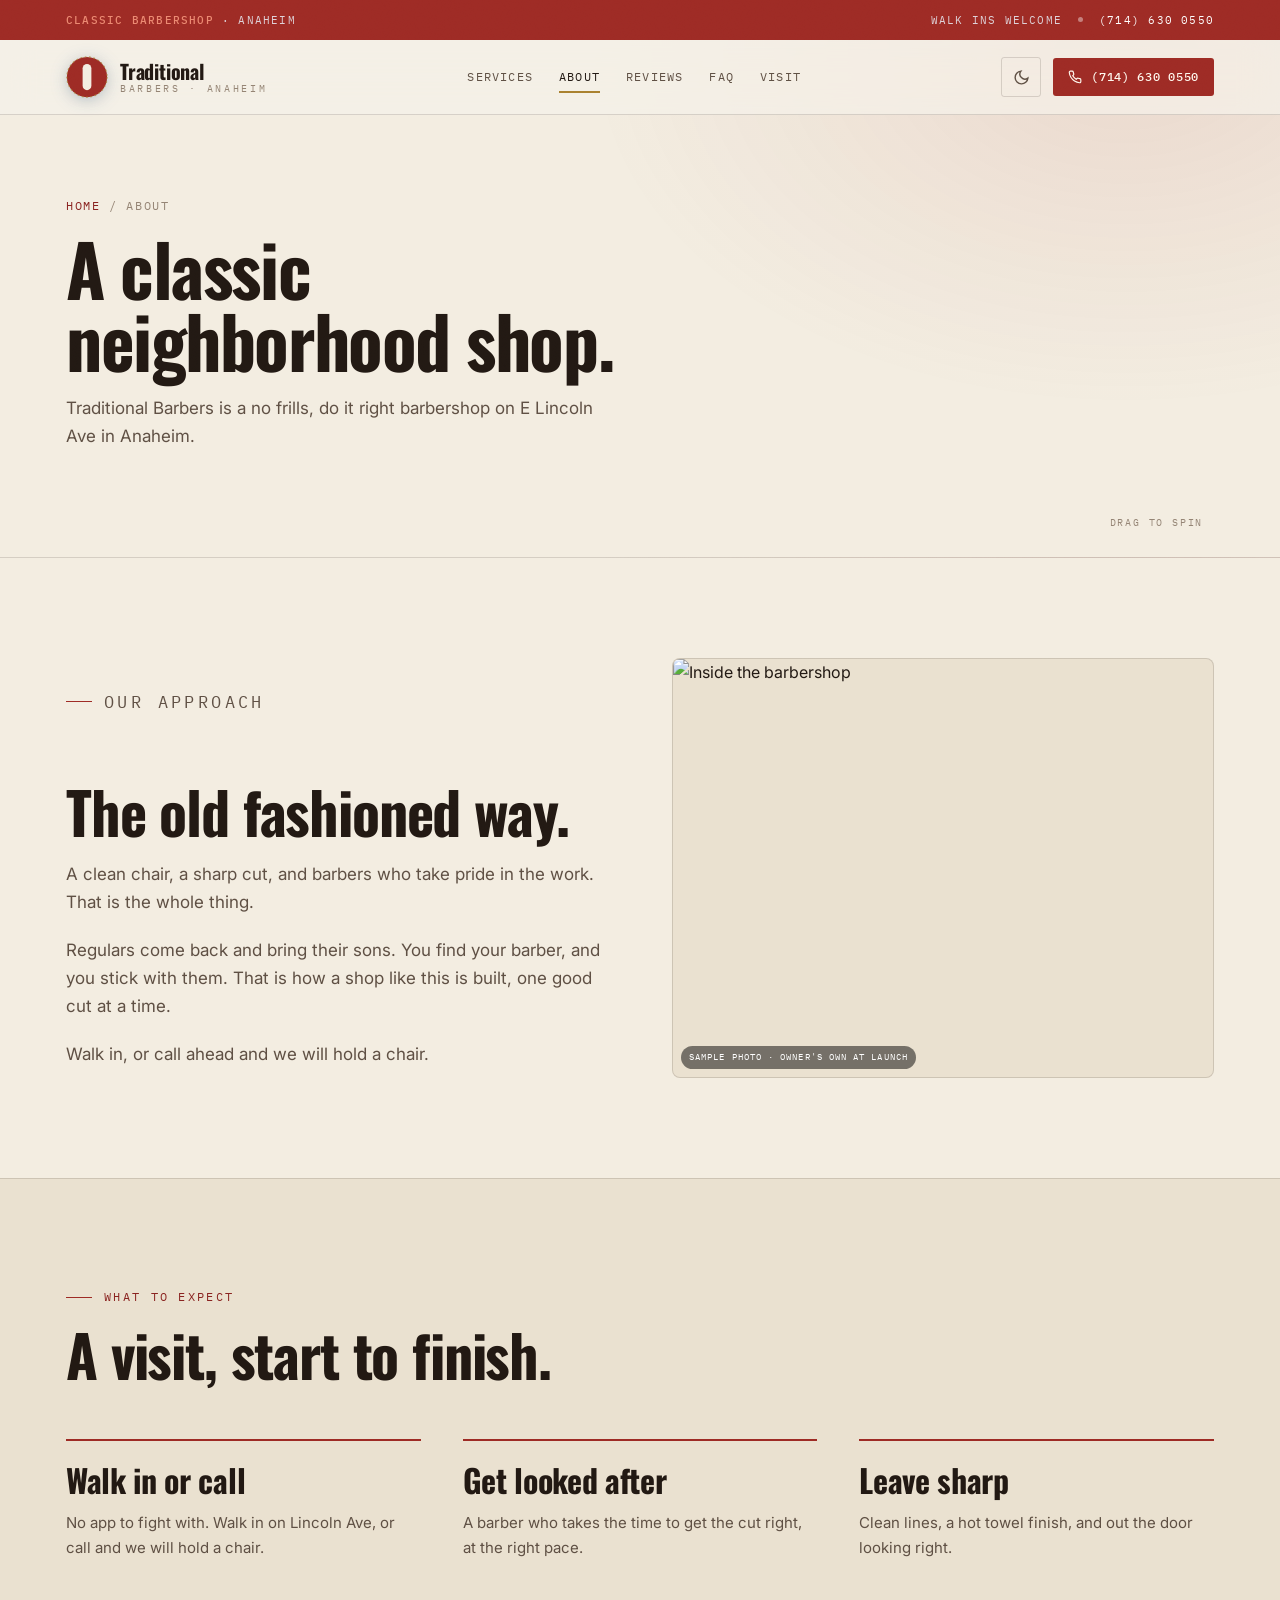
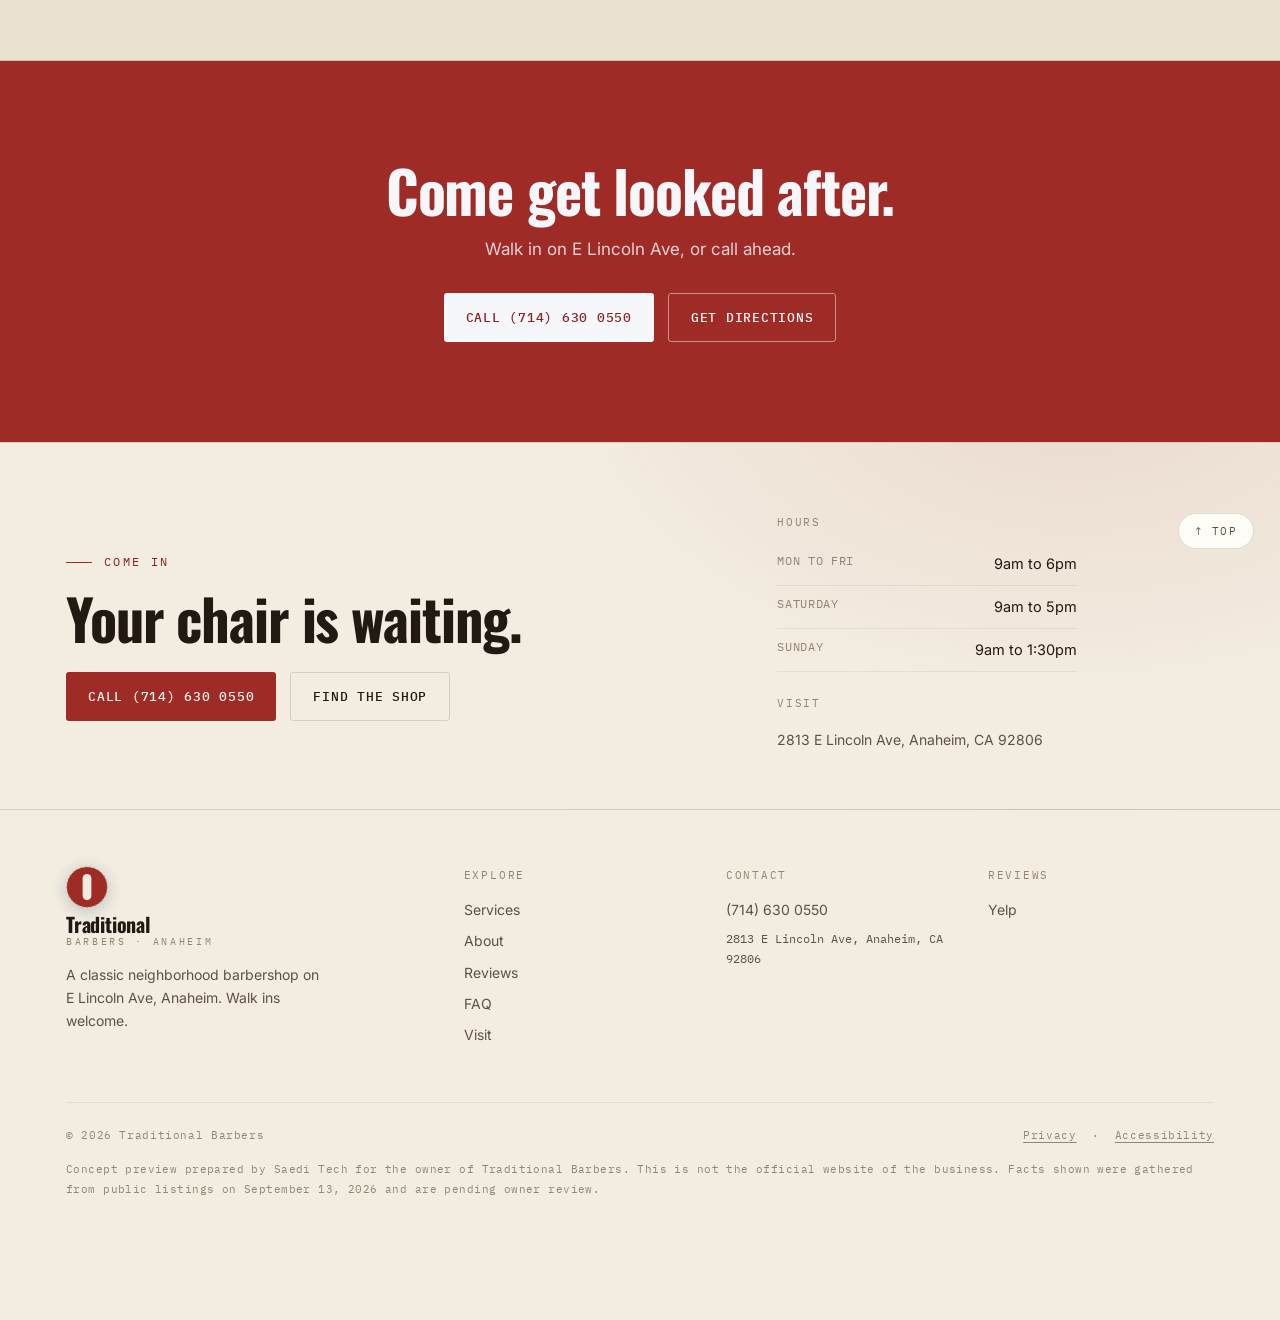
==== about.html @ 3d4c673c "Traditional Barbers concept preview by Saedi Tech" ====
<!doctype html>
<html lang="en">
<head>
<meta charset="utf-8" />
<meta name="viewport" content="width=device-width, initial-scale=1" />
<meta name="robots" content="noindex, nofollow" />
<title>About · Traditional Barbers</title>
<meta name="description" content="About Traditional Barbers, a classic neighborhood barbershop in Anaheim. Walk ins welcome." />
<meta property="og:title" content="About · Traditional Barbers" /><meta property="og:type" content="website" />
<link rel="icon" href="data:image/svg+xml,%3Csvg xmlns='http://www.w3.org/2000/svg' viewBox='0 0 32 32'%3E%3Ccircle cx='16' cy='16' r='15' fill='%239e2b25'/%3E%3Crect x='13' y='6' width='6' height='20' rx='3' fill='%23f3ede1'/%3E%3Cpath d='M13 9l6 4M13 15l6 4M13 21l6 4' stroke='%23a9812f' stroke-width='2'/%3E%3C/svg%3E">
<link rel="preconnect" href="https://fonts.googleapis.com"><link rel="preconnect" href="https://fonts.gstatic.com" crossorigin>
<link href="https://fonts.googleapis.com/css2?family=Oswald:wght@500;600;700&family=Inter:wght@400;500;600&family=IBM+Plex+Mono:wght@400;500&display=swap" rel="stylesheet">
<link rel="stylesheet" href="assets/site.css">
<script type="importmap">{ "imports": { "three": "https://unpkg.com/three@0.160.0/build/three.module.js", "three/": "https://unpkg.com/three@0.160.0/" } }</script>

</head>
<body>
<a class="skip" href="#main">Skip to content</a>
<header class="sitehead" id="sitehead"><div class="topbar"><div class="wrap tbin"><span class="tb-l"><b>Classic barbershop</b> · Anaheim</span><span class="tb-r"><span>Walk ins welcome</span><span class="dot2"></span><a href="tel:+17146300550">(714) 630 0550</a></span></div></div>
<nav class="top" aria-label="Main">
  <div class="wrap navin">
    <a class="logo" href="index.html" aria-label="Traditional Barbers, home"><svg class="emblem" viewBox="0 0 48 48" aria-hidden="true"><circle cx="24" cy="24" r="23" fill="var(--indigo)"/><circle cx="24" cy="24" r="23" fill="none" stroke="var(--shu)" stroke-width="1.4" stroke-dasharray="2 3" opacity=".7"/><rect x="19" y="9" width="10" height="30" rx="5" fill="#f3ede1"/><path d="M19 15l10 5M19 22l10 5M19 29l10 5" stroke="var(--navy)" stroke-width="2.4"/></svg><span class="wm"><span class="n">Traditional</span><span class="s">Barbers · Anaheim</span></span></a>
    <div class="navlinks"><a href="services.html">Services</a><a href="about.html" aria-current="page">About</a><a href="reviews.html">Reviews</a><a href="faq.html">FAQ</a><a href="visit.html">Visit</a></div>
    <div class="navright">
      <button class="tgl" id="themeTgl" aria-label="Switch between day and night theme" aria-pressed="false"><svg id="icMoon" viewBox="0 0 24 24" fill="none" stroke="currentColor" stroke-width="2" stroke-linecap="round"><path d="M21 12.8A9 9 0 1 1 11.2 3a7 7 0 0 0 9.8 9.8z"/></svg><svg id="icSun" viewBox="0 0 24 24" fill="none" stroke="currentColor" stroke-width="2" stroke-linecap="round" style="display:none"><circle cx="12" cy="12" r="4"/><path d="M12 2v2M12 20v2M4.9 4.9l1.4 1.4M17.7 17.7l1.4 1.4M2 12h2M20 12h2M4.9 19.1l1.4-1.4M17.7 6.3l1.4-1.4"/></svg></button>
      <a class="btn btn-fill btn-sm" href="tel:+17146300550"><svg width="14" height="14" viewBox="0 0 24 24" fill="none" stroke="currentColor" stroke-width="2" stroke-linecap="round" aria-hidden="true"><path d="M22 16.9v3a2 2 0 0 1-2.2 2 19.8 19.8 0 0 1-8.6-3 19.5 19.5 0 0 1-6-6 19.8 19.8 0 0 1-3-8.7A2 2 0 0 1 4.1 2h3a2 2 0 0 1 2 1.7c.13 1 .36 1.9.7 2.8a2 2 0 0 1-.45 2.1L8.1 9.9a16 16 0 0 0 6 6l1.3-1.3a2 2 0 0 1 2.1-.45c.9.34 1.8.57 2.8.7A2 2 0 0 1 22 16.9z"/></svg><span class="lbl">(714) 630 0550</span></a>
      <button class="burger" id="burger" aria-label="Open menu"><svg viewBox="0 0 24 24" fill="none" stroke="currentColor" stroke-width="2" stroke-linecap="round"><path d="M3 6h18M3 12h18M3 18h18"/></svg></button>
    </div>
  </div>
</nav>
</header>
<div class="mmenu" id="mmenu" aria-label="Menu">
  <button class="mclose" id="mclose" aria-label="Close menu">✕</button>
  <a href="services.html">Services</a><a href="about.html" aria-current="page">About</a><a href="reviews.html">Reviews</a><a href="faq.html">FAQ</a><a href="visit.html">Visit</a><a href="tel:+17146300550">Call the shop</a>
</div>
<header class="page-hero"><canvas id="subgl" class="subcanvas" aria-hidden="true"></canvas><span class="subgrab" aria-hidden="true">Drag to spin</span><div class="wrap"><p class="crumb"><a href="index.html">Home</a> / About</p><h1 class="ph">A classic neighborhood shop.</h1><p class="pl">Traditional Barbers is a no frills, do it right barbershop on E Lincoln Ave in Anaheim.</p></div></header><main id="main">
<section><div class="wrap abgrid">
  <div class="prose"><p class="kick up">Our approach</p><h2 class="up">The old fashioned way.</h2><p class="up">A clean chair, a sharp cut, and barbers who take pride in the work. That is the whole thing.</p><p class="up">Regulars come back and bring their sons. You find your barber, and you stick with them. That is how a shop like this is built, one good cut at a time.</p><p class="up">Walk in, or call ahead and we will hold a chair.</p></div>
  <div class="imgfill up tall" role="img" aria-label="Inside the shop"><img src="https://images.unsplash.com/photo-1648221122323-572c13a31663?w=1100&q=74&auto=format&fit=crop" alt="Inside the barbershop" loading="lazy"><span class="stamp">Sample photo · owner's own at launch</span></div>
</div></section>
<section class="band"><div class="wrap"><p class="kick up">What to expect</p><h2 class="up">A visit, start to finish.</h2><div class="whygrid"><div class="why up"><div class="big">Walk in or call</div><p>No app to fight with. Walk in on Lincoln Ave, or call and we will hold a chair.</p></div><div class="why up"><div class="big">Get looked after</div><p>A barber who takes the time to get the cut right, at the right pace.</p></div><div class="why up"><div class="big">Leave sharp</div><p>Clean lines, a hot towel finish, and out the door looking right.</p></div></div></div></section>
<section class="ctaband"><div class="wrap"><h2 class="up">Come get looked after.</h2><p class="up">Walk in on E Lincoln Ave, or call ahead.</p><div class="cta up"><a class="btn btn-fill" href="tel:+17146300550">Call (714) 630 0550</a><a class="btn btn-line" href="visit.html">Get directions</a></div></div></section>
</main><script type="module" src="assets/subhero3d.js"></script><footer>
  <button class="backtop" id="backtop" aria-label="Back to top">↑ Top</button>
  <div class="foot-hero"><div class="wrap"><div class="foot-top">
    <div class="foot-cta"><p class="kick">Come in</p><h2>Your chair is waiting.</h2><div class="cta"><a class="btn btn-fill" href="tel:+17146300550">Call (714) 630 0550</a><a class="btn btn-line" href="visit.html">Find the shop</a></div></div>
    <div class="foot-hours"><p class="ft">Hours</p><div class="hrow"><span>Mon to Fri</span><span>9am to 6pm</span></div><div class="hrow"><span>Saturday</span><span>9am to 5pm</span></div><div class="hrow"><span>Sunday</span><span>9am to 1:30pm</span></div><p class="ft" style="margin-top:22px">Visit</p><p class="addr">2813 E Lincoln Ave, Anaheim, CA 92806</p></div>
  </div></div></div>
  <div class="wrap foot-main">
    <div class="fgrid">
      <div class="fbrand"><a class="logo" href="index.html" aria-label="Traditional Barbers, home"><svg class="emblem" viewBox="0 0 48 48" aria-hidden="true"><circle cx="24" cy="24" r="23" fill="var(--indigo)"/><circle cx="24" cy="24" r="23" fill="none" stroke="var(--shu)" stroke-width="1.4" stroke-dasharray="2 3" opacity=".7"/><rect x="19" y="9" width="10" height="30" rx="5" fill="#f3ede1"/><path d="M19 15l10 5M19 22l10 5M19 29l10 5" stroke="var(--navy)" stroke-width="2.4"/></svg><span class="wm"><span class="n">Traditional</span><span class="s">Barbers · Anaheim</span></span></a><p>A classic neighborhood barbershop on E Lincoln Ave, Anaheim. Walk ins welcome.</p></div>
      <div class="fcol"><p class="ft">Explore</p><a href="services.html">Services</a><a href="about.html">About</a><a href="reviews.html">Reviews</a><a href="faq.html">FAQ</a><a href="visit.html">Visit</a></div>
      <div class="fcol"><p class="ft">Contact</p><a href="tel:+17146300550">(714) 630 0550</a><p class="mono" style="font-size:12px">2813 E Lincoln Ave, Anaheim, CA 92806</p></div>
      <div class="fcol"><p class="ft">Reviews</p><a href="https://www.yelp.com/biz/traditional-barbers-anaheim" target="_blank" rel="noopener">Yelp</a></div>
    </div>
    <div class="legal"><span>© 2026 Traditional Barbers</span><span><a href="privacy.html">Privacy</a> &nbsp;·&nbsp; <a href="accessibility.html">Accessibility</a></span></div>
    <p class="preview-note">Concept preview prepared by Saedi Tech for the owner of Traditional Barbers. This is not the official website of the business. Facts shown were gathered from public listings on September 13, 2026 and are pending owner review.</p>
  </div>
</footer>
<div class="callbar" role="navigation" aria-label="Quick actions">
  <a class="c1" href="tel:+17146300550"><svg width="14" height="14" viewBox="0 0 24 24" fill="none" stroke="currentColor" stroke-width="2" stroke-linecap="round" aria-hidden="true"><path d="M22 16.9v3a2 2 0 0 1-2.2 2 19.8 19.8 0 0 1-8.6-3 19.5 19.5 0 0 1-6-6 19.8 19.8 0 0 1-3-8.7A2 2 0 0 1 4.1 2h3a2 2 0 0 1 2 1.7c.13 1 .36 1.9.7 2.8a2 2 0 0 1-.45 2.1L8.1 9.9a16 16 0 0 0 6 6l1.3-1.3a2 2 0 0 1 2.1-.45c.9.34 1.8.57 2.8.7A2 2 0 0 1 22 16.9z"/></svg>Call the shop</a>
  <a class="c2" href="visit.html">Directions</a>
</div>
<script src="assets/app.js" defer></script>
</body>
</html>
---- assets/site.css ----
/* Hiro's Auto Repair — shared design system (Saedi Tech concept preview) */
:root{
  --bg:#f3ede1; --bg2:#eae1d0; --card:#fffdf7; --card2:#f7f1e6;
  --line:rgba(40,28,20,.15); --line2:rgba(40,28,20,.07);
  --text:#221913; --muted:#5f5044; --faint:#948474;
  --indigo:#9e2b25; --indigo-2:#b83b32; --indigo-tx:#8a2320; --indigo-soft:rgba(158,43,37,.1);
  --shu:#a9812f; --shu-tx:#8a6a25; --gold:#a9812f;
  --nav-bg:rgba(244,241,234,.72); --chip-bg:rgba(255,255,255,.6); --btn-tx:#fff8ee;
  --hero-a:rgba(158,43,37,.13); --hero-b:rgba(36,52,72,.1); --grain:.035;
  --map-filter:saturate(.9) contrast(1.02); --ease:cubic-bezier(.16,1,.3,1);
}
:root[data-theme="night"]{
  --bg:#15100c; --bg2:#1c150f; --card:#20180f; --card2:#241a10;
  --line:rgba(240,228,210,.12); --line2:rgba(240,228,210,.06);
  --text:#f3e9d8; --muted:#b6a48d; --faint:#7d6c58;
  --indigo:#c8463c; --indigo-2:#dc6055; --indigo-tx:#dc6055; --indigo-soft:rgba(200,70,60,.13);
  --shu:#cba250; --shu-tx:#d8b567; --gold:#cba250;
  --nav-bg:rgba(8,11,16,.66); --chip-bg:rgba(16,21,29,.5); --btn-tx:#15100c;
  --hero-a:rgba(200,70,60,.2); --hero-b:rgba(58,81,112,.14); --grain:.06;
  --map-filter:grayscale(1) invert(.92) contrast(.9) hue-rotate(180deg);
}
*{margin:0;padding:0;box-sizing:border-box}
html{scroll-behavior:smooth}
@media (prefers-reduced-motion:reduce){html{scroll-behavior:auto}}
body{background:var(--bg);color:var(--text);font-family:'Inter',system-ui,sans-serif;font-size:16px;line-height:1.65;-webkit-font-smoothing:antialiased;transition:background .5s,color .5s;overflow-x:hidden}
::selection{background:var(--indigo);color:var(--btn-tx)}
img,svg{max-width:100%}a{color:inherit}
.jp{font-family:'Noto Sans JP','Inter',sans-serif}
.mono{font-family:'IBM Plex Mono',monospace}
.wrap{max-width:1200px;margin:0 auto;padding:0 26px}
.narrow{max-width:900px}
.skip{position:absolute;left:-9999px;top:0;background:var(--indigo);color:var(--btn-tx);padding:10px 18px;z-index:200;font-weight:600}
.skip:focus{left:12px;top:12px}
:focus-visible{outline:2px solid var(--indigo);outline-offset:3px;border-radius:2px}
body::after{content:"";position:fixed;inset:0;z-index:300;pointer-events:none;opacity:var(--grain);mix-blend-mode:overlay;background-image:url("data:image/svg+xml,%3Csvg xmlns='http://www.w3.org/2000/svg' width='120' height='120'%3E%3Cfilter id='n'%3E%3CfeTurbulence type='fractalNoise' baseFrequency='.85' numOctaves='2'/%3E%3C/filter%3E%3Crect width='100%25' height='100%25' filter='url(%23n)'/%3E%3C/svg%3E")}

/* logo */
.logo{display:flex;align-items:center;gap:12px;text-decoration:none}
.logo .emblem{width:42px;height:42px;flex:none;filter:drop-shadow(0 3px 8px rgba(23,63,115,.28))}
.logo .wm{display:flex;flex-direction:column;line-height:1}
.logo .wm .n{font-family:'Oswald',sans-serif;font-weight:800;font-size:20px;letter-spacing:-.01em;color:var(--text)}
.logo .wm .s{font-family:'IBM Plex Mono',monospace;font-size:9.5px;letter-spacing:.28em;text-transform:uppercase;color:var(--faint);margin-top:3px}
.logo .wm .s b{color:var(--shu-tx);font-weight:500}

/* header (top bar + nav) */
.sitehead{position:fixed;top:0;left:0;right:0;z-index:100}
.topbar{background:var(--indigo);color:#eaf0f8;height:40px;overflow:hidden;transition:height .35s var(--ease),opacity .3s}
.topbar .tbin{display:flex;align-items:center;justify-content:space-between;height:40px;font-family:'IBM Plex Mono',monospace;font-size:11px;letter-spacing:.11em;text-transform:uppercase}
.topbar .tb-l{color:rgba(234,240,248,.85)}.topbar .tb-l b{color:#ec8a72;font-weight:500}
.topbar .tb-r{display:flex;align-items:center;gap:16px;color:rgba(234,240,248,.85)}
.topbar .tb-r a{color:#fff;text-decoration:none}.topbar .tb-r a:hover{color:#ec8a72}
.topbar .dot2{width:5px;height:5px;border-radius:50%;background:rgba(255,255,255,.4)}
nav.top{position:relative;background:var(--nav-bg);backdrop-filter:blur(18px) saturate(1.4);-webkit-backdrop-filter:blur(18px) saturate(1.4);border-bottom:1px solid var(--line);transition:box-shadow .35s,background .35s}
.sitehead.scrolled .topbar{height:0;opacity:0}
.sitehead.scrolled nav.top{box-shadow:0 12px 34px -18px rgba(8,11,16,.5)}
.navin{display:flex;align-items:center;justify-content:space-between;height:74px;gap:18px}
@media (max-width:768px){.topbar{display:none}}
.navlinks{display:flex;gap:26px;align-items:center}
.navlinks a{font-family:'IBM Plex Mono',monospace;font-size:12px;letter-spacing:.1em;text-transform:uppercase;text-decoration:none;color:var(--muted);transition:color .25s;position:relative}
.navlinks a[aria-current="page"]{color:var(--text)}
.navlinks a::after{content:"";position:absolute;left:0;bottom:-6px;width:0;height:1.5px;background:var(--shu);transition:width .3s var(--ease)}
.navlinks a:hover::after,.navlinks a[aria-current="page"]::after{width:100%}
.navlinks a:hover{color:var(--text)}
.navright{display:flex;align-items:center;gap:12px}
.btn{display:inline-flex;align-items:center;justify-content:center;gap:9px;font-family:'IBM Plex Mono',monospace;font-size:12.5px;letter-spacing:.06em;text-transform:uppercase;font-weight:500;padding:13px 22px;border-radius:3px;text-decoration:none;border:none;cursor:pointer;transition:transform .35s var(--ease),box-shadow .35s,background .35s,color .35s}
.btn-fill{background:var(--indigo);color:var(--btn-tx)}
.btn-fill:hover{transform:translateY(-2px);box-shadow:0 14px 38px -12px var(--indigo)}
.btn-line{background:transparent;color:var(--text);border:1px solid var(--line)}
.btn-line:hover{border-color:var(--indigo);color:var(--indigo-tx)}
.btn-sm{padding:10px 15px;font-size:11.5px}
.tgl,.burger{width:40px;height:40px;border-radius:3px;border:1px solid var(--line);background:transparent;color:var(--muted);display:grid;place-items:center;cursor:pointer;transition:color .3s,border-color .3s}
.tgl:hover,.burger:hover{color:var(--indigo-tx);border-color:var(--indigo)}
.tgl svg{width:17px;height:17px}.burger{display:none}.burger svg{width:20px;height:20px}
@media (max-width:940px){.navlinks{display:none}.burger{display:grid}}
@media (max-width:560px){.logo .wm .s{display:none}.navright .btn span.lbl{display:none}}
/* mobile menu */
.mmenu{position:fixed;inset:0;z-index:150;background:var(--bg);transform:translateY(-100%);transition:transform .45s var(--ease);display:flex;flex-direction:column;padding:96px 26px 40px}
.mmenu.open{transform:none}
.mmenu a{font-family:'Oswald',sans-serif;font-weight:700;font-size:30px;text-decoration:none;color:var(--text);padding:16px 0;border-bottom:1px solid var(--line)}
.mmenu a:hover{color:var(--indigo-tx)}
.mclose{position:absolute;top:22px;right:22px;width:40px;height:40px;border:1px solid var(--line);border-radius:3px;background:transparent;color:var(--text);cursor:pointer;font-size:20px}

/* generic hero for home */
header.hero{position:relative;min-height:100svh;overflow:hidden}
.sticky{position:relative;min-height:100svh;overflow:hidden;display:flex;align-items:center;padding:90px 0 44px}
/* scroll-driven exploded 3D hero */
header.hero.scroll3d{height:340vh;min-height:0}
header.hero.scroll3d .sticky{position:sticky;top:0;height:100svh;min-height:0;padding:0}
.callouts{position:absolute;z-index:2;top:50%;left:26px;transform:translateY(-50%);max-width:360px;opacity:0;pointer-events:none;will-change:opacity}
.callouts h3{font-family:'Oswald',sans-serif;font-weight:800;font-size:clamp(26px,3.2vw,40px);letter-spacing:-.02em;line-height:1.02;margin-bottom:18px}
.callout{display:flex;gap:14px;align-items:flex-start;padding:12px 0;border-top:1px solid var(--line)}
.callout .cn{font-family:'IBM Plex Mono',monospace;font-size:11px;color:var(--shu-tx);letter-spacing:.1em;padding-top:3px;min-width:24px}
.callout .cx b{font-family:'Oswald',sans-serif;font-weight:700;font-size:16px;display:block;margin-bottom:2px}
.callout .cx span{font-size:13px;color:var(--muted)}
.hprog{position:absolute;left:0;right:0;bottom:0;height:2px;background:var(--line2);z-index:5}
.hprog i{display:block;height:100%;width:0;background:linear-gradient(90deg,var(--indigo),var(--shu))}
@media (max-width:940px){header.hero.scroll3d{height:280vh}header.hero.scroll3d .sticky{align-items:flex-start}.hero-copy{padding-top:100px}.callouts{left:26px;right:26px;max-width:none;top:40%}}
@media (prefers-reduced-motion:reduce){header.hero.scroll3d{height:auto;min-height:100svh}header.hero.scroll3d .sticky{position:relative}.callouts{display:none}.hprog{display:none}}
.hero-bg{position:absolute;inset:0;z-index:0;background:radial-gradient(60% 55% at 74% 38%,var(--hero-a),transparent 70%),radial-gradient(50% 45% at 12% 92%,var(--hero-b),transparent 70%),var(--bg)}
#gl{position:absolute;inset:0;z-index:1;width:100%;height:100%;display:block;touch-action:pan-y;cursor:grab}#gl:active{cursor:grabbing}
.hero-fb{position:absolute;z-index:1;right:6%;top:50%;transform:translateY(-50%);width:min(42vw,460px);aspect-ratio:1;border-radius:50%;background:radial-gradient(circle at 40% 35%,#2b3a52,#0c1119 70%);box-shadow:0 40px 120px -30px rgba(23,63,115,.6);display:none}
.herogrid{position:relative;z-index:2;width:100%}
.hero-copy{max-width:600px}
.tag{display:inline-flex;align-items:center;gap:12px;font-family:'IBM Plex Mono',monospace;font-size:11.5px;letter-spacing:.22em;text-transform:uppercase;color:var(--indigo-tx);margin-bottom:26px;padding:8px 14px;border:1px solid var(--line);border-radius:40px;background:var(--chip-bg);backdrop-filter:blur(6px)}
.tag .dot{width:7px;height:7px;border-radius:50%;background:var(--shu);box-shadow:0 0 0 4px rgba(201,75,46,.18)}
h1{font-family:'Oswald',sans-serif;font-weight:800;font-size:clamp(46px,7vw,92px);line-height:.98;letter-spacing:-.025em;color:var(--text)}
h1 .in{background:linear-gradient(120deg,var(--indigo-2),var(--shu));-webkit-background-clip:text;background-clip:text;color:transparent}
.hero p.lede{font-size:clamp(16px,1.5vw,19px);color:var(--muted);max-width:500px;margin:26px 0 34px}
.cta{display:flex;gap:14px;flex-wrap:wrap}
.chips{display:flex;gap:8px;flex-wrap:wrap;margin-top:34px}
.chip{font-family:'IBM Plex Mono',monospace;font-size:11px;letter-spacing:.06em;text-transform:uppercase;color:var(--muted);border:1px solid var(--line);background:var(--chip-bg);border-radius:40px;padding:8px 14px;backdrop-filter:blur(6px)}
.badge3d{position:absolute;right:6%;bottom:12%;z-index:3;background:var(--card);border:1px solid var(--line);border-radius:6px;padding:14px 18px;box-shadow:0 20px 50px -24px rgba(18,22,28,.4);display:flex;align-items:center;gap:14px}
.badge3d .rt{font-family:'Oswald',sans-serif;font-weight:800;font-size:26px;line-height:1}
.badge3d .rl{font-family:'IBM Plex Mono',monospace;font-size:10px;letter-spacing:.12em;text-transform:uppercase;color:var(--faint)}
.badge3d .star{color:var(--shu)}
.grab{position:absolute;z-index:4;right:6%;top:15%;display:flex;align-items:center;gap:8px;font-family:'IBM Plex Mono',monospace;font-size:10px;letter-spacing:.18em;text-transform:uppercase;color:var(--faint)}
.cue{position:absolute;bottom:34px;left:50%;transform:translateX(-50%);z-index:4;display:flex;flex-direction:column;align-items:center;gap:8px;color:var(--faint);font-family:'IBM Plex Mono',monospace;font-size:10px;letter-spacing:.22em;text-transform:uppercase}
.cue .bar{width:1px;height:34px;background:linear-gradient(var(--faint),transparent);animation:drop 2.4s var(--ease) infinite}
@keyframes drop{0%{transform:scaleY(0);transform-origin:top}45%{transform:scaleY(1);transform-origin:top}55%{transform:scaleY(1);transform-origin:bottom}100%{transform:scaleY(0);transform-origin:bottom}}
@media (prefers-reduced-motion:reduce){.cue .bar{animation:none}.grab{display:none}}
@media (max-width:940px){.hero-copy{max-width:none}.badge3d{right:auto;left:26px;bottom:8%}.grab{top:9%;right:26px}}

/* subpage banner */
.page-hero{position:relative;padding:150px 0 60px;min-height:62vh;display:flex;align-items:center;border-bottom:1px solid var(--line);background:radial-gradient(60% 90% at 88% 10%,var(--indigo-soft),transparent 70%),var(--bg);overflow:hidden}
.page-hero .wrap{position:relative;z-index:2;width:100%}
.subcanvas{position:absolute;right:-4%;top:0;bottom:0;width:52%;z-index:1;display:block;touch-action:pan-y;cursor:grab}
.subcanvas:active{cursor:grabbing}
.subgrab{position:absolute;right:6%;bottom:26px;z-index:3;display:flex;align-items:center;gap:8px;font-family:'IBM Plex Mono',monospace;font-size:10px;letter-spacing:.18em;text-transform:uppercase;color:var(--faint)}
.crumb{font-family:'IBM Plex Mono',monospace;font-size:11.5px;letter-spacing:.14em;text-transform:uppercase;color:var(--faint);margin-bottom:16px}
.crumb a{color:var(--indigo-tx);text-decoration:none}
.page-hero h1.ph{font-family:'Oswald',sans-serif;font-weight:800;font-size:clamp(38px,5.6vw,72px);line-height:1;letter-spacing:-.02em;max-width:620px}
.page-hero p.pl{color:var(--muted);max-width:540px;margin-top:18px;font-size:17px}
@media (max-width:820px){.subcanvas{opacity:.42;width:74%;right:-10%}.page-hero{min-height:auto}}

/* marquee */
.marquee{overflow:hidden;border-top:1px solid var(--line);border-bottom:1px solid var(--line);background:var(--indigo);padding:16px 0}
.mrow{display:flex;gap:44px;white-space:nowrap;width:max-content;animation:slide 32s linear infinite;font-family:'Oswald',sans-serif;font-weight:700;font-size:19px;letter-spacing:.02em;color:rgba(247,244,236,.9);align-items:center}
.mrow span{display:inline-flex;align-items:center;gap:44px}
.mrow .d{width:7px;height:7px;border-radius:50%;background:var(--shu)}
@keyframes slide{to{transform:translateX(-50%)}}
@media (prefers-reduced-motion:reduce){.mrow{animation:none}}

/* strip */
.strip{border-bottom:1px solid var(--line);background:var(--bg2)}
.stripin{display:grid;grid-template-columns:repeat(4,1fr)}
.stat{padding:28px 24px;border-left:1px solid var(--line)}.stat:first-child{border-left:none}.stat a{text-decoration:none}
.stat .v{font-family:'Oswald',sans-serif;font-weight:800;font-size:27px;letter-spacing:-.01em}
.stat .v .star{color:var(--shu)}
.stat .l{font-family:'IBM Plex Mono',monospace;font-size:10.5px;letter-spacing:.14em;text-transform:uppercase;color:var(--faint);margin-top:6px}
.stat a:hover .v{color:var(--indigo-tx)}
@media (max-width:820px){.stripin{grid-template-columns:1fr 1fr}.stat:nth-child(3){border-left:none}.stat{padding:22px 20px}.stat .v{font-size:22px}}

section{padding:100px 0;scroll-margin-top:74px;position:relative}
.kick{font-family:'IBM Plex Mono',monospace;font-size:11.5px;letter-spacing:.2em;text-transform:uppercase;color:var(--indigo-tx);display:inline-flex;align-items:center;gap:12px;margin-bottom:18px}
.kick::before{content:"";width:26px;height:1px;background:var(--indigo)}
.kick .jp{color:var(--shu-tx);letter-spacing:.1em}
h2{font-family:'Oswald',sans-serif;font-weight:800;font-size:clamp(32px,4.6vw,58px);line-height:1.0;letter-spacing:-.02em;max-width:680px}
h3.blk{font-family:'Oswald',sans-serif;font-weight:700;font-size:24px;letter-spacing:-.01em}
.sub{color:var(--muted);max-width:600px;margin-top:18px;font-size:17px}

/* services grid */
.svcgrid{display:grid;grid-template-columns:repeat(3,1fr);gap:1px;background:var(--line);border:1px solid var(--line);border-radius:8px;overflow:hidden;margin-top:52px}
.svc{background:var(--card);padding:34px 30px 36px;position:relative;transition:background .4s;text-decoration:none;color:inherit;display:block}
.svc:hover{background:var(--card2)}
.svc .no{font-family:'IBM Plex Mono',monospace;font-size:10.5px;letter-spacing:.16em;color:var(--faint)}
.svc .ic{width:48px;height:48px;margin:20px 0;color:var(--indigo);transition:transform .5s var(--ease)}
.svc:hover .ic{transform:translateY(-4px) scale(1.06)}
.svc h3{font-family:'Oswald',sans-serif;font-weight:700;font-size:21px;letter-spacing:-.01em;margin-bottom:10px}
.svc p{font-size:14.5px;color:var(--muted)}
.svc .more{font-family:'IBM Plex Mono',monospace;font-size:11px;letter-spacing:.1em;text-transform:uppercase;color:var(--indigo-tx);margin-top:16px;display:inline-block}
@media (max-width:920px){.svcgrid{grid-template-columns:1fr 1fr}}
@media (max-width:600px){.svcgrid{grid-template-columns:1fr}}

/* two-col feature (why) */
#why,.band{background:var(--bg2);border-top:1px solid var(--line);border-bottom:1px solid var(--line)}
.whygrid{display:grid;grid-template-columns:repeat(3,1fr);gap:42px;margin-top:56px}
.why .big{font-family:'Oswald',sans-serif;font-weight:800;font-size:clamp(24px,2.6vw,32px);line-height:1.06;letter-spacing:-.01em;border-top:2px solid var(--indigo);padding-top:22px}
.why .big .jpb{display:block;font-family:'Noto Sans JP',sans-serif;font-weight:700;font-size:15px;color:var(--shu-tx);letter-spacing:.3em;margin-bottom:10px}
.why p{color:var(--muted);margin-top:14px;font-size:15px}
@media (max-width:820px){.whygrid{grid-template-columns:1fr;gap:32px}}

/* about + prose */
.abgrid{display:grid;grid-template-columns:1fr 1fr;gap:64px;align-items:center}
.abcopy p{color:var(--muted);margin-top:18px;font-size:17px}.abcopy p strong{color:var(--text);font-weight:600}
.prose{max-width:760px}
.prose p{color:var(--muted);font-size:17px;margin-top:20px}
.prose h2{margin-top:48px}
.prose h3{font-family:'Oswald',sans-serif;font-weight:700;font-size:22px;margin-top:34px}
.prose ul{margin:18px 0 0 0;list-style:none;display:grid;gap:12px}
.prose ul li{position:relative;padding-left:26px;color:var(--muted)}
.prose ul li::before{content:"";position:absolute;left:0;top:9px;width:8px;height:8px;border-radius:1px;background:var(--shu)}
.photo-slot{border:1px dashed var(--line);border-radius:8px;background:var(--card);aspect-ratio:4/3.1;display:grid;place-items:center;text-align:center;padding:30px;position:relative;overflow:hidden}
.photo-slot.tall{aspect-ratio:1/1}
.photo-slot::before{content:"";position:absolute;inset:0;background:radial-gradient(circle at 70% 20%,var(--indigo-soft),transparent 60%)}
.photo-slot .ph-ic{width:56px;height:56px;color:var(--faint);margin:0 auto 14px;position:relative}
.photo-slot .t{font-family:'IBM Plex Mono',monospace;font-size:11px;letter-spacing:.14em;text-transform:uppercase;color:var(--faint);max-width:300px;line-height:1.8;position:relative}
@media (max-width:920px){.abgrid{grid-template-columns:1fr;gap:36px}}

/* gallery grid of reserved slots */
.gal{display:grid;grid-template-columns:repeat(3,1fr);gap:16px;margin-top:52px}
.gal .photo-slot{aspect-ratio:4/3.4}
@media (max-width:820px){.gal{grid-template-columns:1fr 1fr}}
@media (max-width:520px){.gal{grid-template-columns:1fr}}

/* ===== photographic bands (licensed placeholder imagery) ===== */
.photoband{position:relative;min-height:82vh;display:flex;align-items:flex-end;overflow:hidden;border-top:1px solid var(--line);border-bottom:1px solid var(--line)}
.photoband .pbimg{position:absolute;inset:-12% 0;z-index:0;background-size:cover;background-position:center;will-change:transform}
.photoband::after{content:"";position:absolute;inset:0;z-index:1;background:linear-gradient(180deg,rgba(6,9,14,.2),rgba(6,9,14,.78)),linear-gradient(90deg,rgba(23,63,115,.5),transparent 62%)}
.photoband.right::after{background:linear-gradient(180deg,rgba(6,9,14,.2),rgba(6,9,14,.78)),linear-gradient(270deg,rgba(201,75,46,.4),transparent 62%)}
.photoband .pbin{position:relative;z-index:2;width:100%;padding:60px 0 66px;color:#f4f1ea}
.photoband .pbk{font-family:'IBM Plex Mono',monospace;font-size:11.5px;letter-spacing:.2em;text-transform:uppercase;color:#ec8a72;margin-bottom:14px;display:inline-flex;align-items:center;gap:12px}
.photoband .pbk::before{content:"";width:26px;height:1px;background:#ec8a72}
.photoband h2{color:#f7f5ef;max-width:760px}
.photoband p{color:rgba(244,241,234,.86);max-width:520px;margin-top:16px;font-size:17px}
.photoband .sampletag{position:absolute;top:26px;right:26px;z-index:2;font-family:'IBM Plex Mono',monospace;font-size:9.5px;letter-spacing:.14em;text-transform:uppercase;color:rgba(244,241,234,.72);background:rgba(0,0,0,.35);padding:6px 11px;border-radius:20px;backdrop-filter:blur(4px)}
@media (max-width:820px){.photoband{min-height:72vh}}

/* real image fills (about, gallery) */
.imgfill{border-radius:8px;overflow:hidden;position:relative;background:var(--bg2);border:1px solid var(--line)}
.imgfill img{width:100%;height:100%;object-fit:cover;display:block;transition:transform 1.2s var(--ease)}
.imgfill:hover img{transform:scale(1.05)}
.imgfill .stamp{position:absolute;bottom:8px;left:8px;font-family:'IBM Plex Mono',monospace;font-size:9px;letter-spacing:.12em;text-transform:uppercase;color:#fff;background:rgba(0,0,0,.5);padding:4px 8px;border-radius:20px;backdrop-filter:blur(3px)}
.abgrid .imgfill{aspect-ratio:4/3.1}
.gal2{display:grid;grid-template-columns:repeat(3,1fr);gap:14px;margin-top:52px}
.gal2 .imgfill{aspect-ratio:4/3.3}
.gal2 .imgfill.wide{grid-column:span 2;aspect-ratio:auto}
@media (max-width:820px){.gal2{grid-template-columns:1fr 1fr}}
@media (max-width:520px){.gal2{grid-template-columns:1fr}.gal2 .imgfill.wide{grid-column:span 1}}

/* mobile hero: clean stacked layout, 3D in its own frame (no overlap) */
@media (max-width:940px){
  header.hero.scroll3d{height:auto;min-height:auto}
  header.hero.scroll3d .sticky{position:relative;height:auto;min-height:auto;display:flex;flex-direction:column;padding:104px 0 46px;align-items:stretch}
  .hero .herogrid{order:1}
  .hero-copy{padding-top:0!important}
  #gl{position:relative;inset:auto;order:2;width:100%;height:50vh;margin-top:28px;border:1px solid var(--line);border-radius:14px;background:linear-gradient(180deg,var(--card2),var(--bg2))}
  .hero .hero-bg{display:none}
  .hero .badge3d,.hero .callouts,.hero .hprog,.hero .cue{display:none}
  .hero .grab{position:static;order:3;align-self:center;margin-top:14px;background:transparent;border:none;padding:0;color:var(--faint)}
  .hero .chip{background:var(--card);border-color:var(--line);color:var(--text)}
  .hero .tag{background:var(--card)}
}

/* reviews */
.revgrid{display:grid;grid-template-columns:1fr 1fr;gap:20px;margin-top:52px}
.rev{background:var(--card);border:1px solid var(--line);border-radius:8px;padding:34px;text-decoration:none;display:block;transition:transform .4s var(--ease),box-shadow .4s}
.rev:hover{transform:translateY(-5px);box-shadow:0 26px 60px -30px rgba(18,22,28,.4)}
.rev .plat{font-family:'IBM Plex Mono',monospace;font-size:11px;letter-spacing:.16em;text-transform:uppercase;color:var(--faint)}
.rev .score{font-family:'Oswald',sans-serif;font-weight:800;font-size:46px;margin:14px 0 4px;letter-spacing:-.02em}
.rev .stars{color:var(--shu);letter-spacing:3px;font-size:15px}
.rev .go{font-family:'IBM Plex Mono',monospace;font-size:12px;letter-spacing:.09em;text-transform:uppercase;color:var(--indigo-tx);margin-top:18px;display:inline-block}
.revnote{font-family:'IBM Plex Mono',monospace;font-size:11px;letter-spacing:.06em;color:var(--faint);margin-top:18px}
@media (max-width:700px){.revgrid{grid-template-columns:1fr}}

/* visit + form */
.visitgrid{display:grid;grid-template-columns:.9fr 1.1fr;gap:20px;margin-top:52px}
.vcard{background:var(--card);border:1px solid var(--line);border-radius:8px;padding:34px}
.vcard h3{font-family:'Oswald',sans-serif;font-weight:700;font-size:20px;margin-bottom:18px}
.vrow{display:flex;justify-content:space-between;gap:16px;padding:12px 0;border-bottom:1px solid var(--line2);font-size:14.5px}
.vrow:last-child{border-bottom:none}
.vrow .k{font-family:'IBM Plex Mono',monospace;font-size:11.5px;letter-spacing:.1em;text-transform:uppercase;color:var(--faint);padding-top:2px}
.vrow .d{text-align:right}.vrow .d a{color:var(--indigo-tx);text-decoration:none}.vrow .closed{color:var(--faint)}
.mapbox{border:1px solid var(--line);border-radius:8px;overflow:hidden;min-height:400px}
.mapbox iframe{width:100%;height:100%;min-height:400px;border:0;display:block;filter:var(--map-filter)}
.form{background:var(--card);border:1px solid var(--line);border-radius:8px;padding:36px}
.fg{margin-bottom:16px}
label{display:block;font-family:'IBM Plex Mono',monospace;font-size:11px;letter-spacing:.1em;text-transform:uppercase;color:var(--faint);margin-bottom:8px}
input,select,textarea{width:100%;background:var(--bg);border:1px solid var(--line);border-radius:3px;padding:13px 15px;color:var(--text);font-family:'Inter',sans-serif;font-size:15px;transition:border-color .3s}
input:focus,select:focus,textarea:focus{outline:none;border-color:var(--indigo)}
.row2{display:grid;grid-template-columns:1fr 1fr;gap:16px}
.hp{position:absolute;left:-9999px;width:1px;height:1px;overflow:hidden}
.sub-btn{width:100%;justify-content:center;margin-top:6px}
.formnote{font-family:'IBM Plex Mono',monospace;font-size:10.5px;letter-spacing:.05em;color:var(--faint);text-align:center;margin-top:14px}
.form-done{text-align:center;padding:36px 10px}
.form-done .ok{width:64px;height:64px;border-radius:50%;background:var(--indigo);color:var(--btn-tx);display:grid;place-items:center;margin:0 auto 20px;font-size:28px}
.form-done h3{font-family:'Oswald',sans-serif;font-weight:800;font-size:26px}
.form-done p{color:var(--muted);margin-top:10px;font-size:15px}
@media (max-width:920px){.visitgrid{grid-template-columns:1fr}.row2{grid-template-columns:1fr}}

/* faq */
.faq{margin-top:48px;max-width:820px}
.faq details{border-top:1px solid var(--line);padding:6px 0}
.faq details[open]{padding-bottom:8px}
.faq summary{list-style:none;cursor:pointer;padding:22px 0;font-family:'Oswald',sans-serif;font-weight:700;font-size:19px;display:flex;justify-content:space-between;gap:20px;align-items:center}
.faq summary::-webkit-details-marker{display:none}
.faq summary::after{content:"+";font-family:'IBM Plex Mono',monospace;color:var(--indigo-tx);font-size:22px;transition:transform .3s}
.faq details[open] summary::after{transform:rotate(45deg)}
.faq p{color:var(--muted);padding:0 0 8px;font-size:15.5px;max-width:680px}

/* cta band */
.ctaband{background:var(--indigo);color:var(--btn-tx);text-align:center}
.ctaband h2{color:#f5f7fb;margin:0 auto}
.ctaband p{color:rgba(245,247,251,.82);margin:16px auto 30px;font-size:17px;max-width:560px}
.ctaband .cta{justify-content:center}
.ctaband .btn-fill{background:#f5f7fb;color:var(--indigo-tx)}
.ctaband .btn-line{border-color:rgba(245,247,251,.5);color:#f5f7fb}
.ctaband .btn-line:hover{border-color:#f5f7fb;color:#f5f7fb}

/* footer */
footer{border-top:1px solid var(--line);padding:0 0 120px;background:var(--bg);position:relative;overflow:hidden}
.foot-hero{position:relative;padding:70px 0 58px;border-bottom:1px solid var(--line);background:radial-gradient(60% 130% at 84% -20%,var(--indigo-soft),transparent 70%)}
.foot-top{display:grid;grid-template-columns:1.5fr 1fr;gap:56px;align-items:center}
.foot-cta h2{font-family:'Oswald',sans-serif;font-weight:800;font-size:clamp(30px,4.4vw,58px);line-height:1;letter-spacing:-.02em}
.foot-cta .cta{margin-top:26px;display:flex;gap:14px;flex-wrap:wrap}
.foot-hours .ft{font-family:'IBM Plex Mono',monospace;font-size:11px;letter-spacing:.16em;text-transform:uppercase;color:var(--faint);margin-bottom:12px}
.hrow{display:flex;justify-content:space-between;gap:20px;padding:9px 0;border-bottom:1px solid var(--line2);font-size:14.5px;max-width:300px}
.hrow span:first-child{font-family:'IBM Plex Mono',monospace;font-size:11.5px;letter-spacing:.06em;text-transform:uppercase;color:var(--faint)}
.hrow .closed{color:var(--faint)}
.foot-hours .addr{font-size:14px;color:var(--muted);margin-top:16px}
.foot-main{padding-top:56px}
.backtop{position:absolute;right:26px;top:70px;z-index:3;display:inline-flex;align-items:center;gap:8px;font-family:'IBM Plex Mono',monospace;font-size:10.5px;letter-spacing:.14em;text-transform:uppercase;color:var(--muted);background:var(--card);border:1px solid var(--line);border-radius:40px;padding:10px 16px;cursor:pointer;text-decoration:none;transition:color .3s,border-color .3s}
.backtop:hover{color:var(--indigo-tx);border-color:var(--indigo)}
@media (max-width:820px){.foot-top{grid-template-columns:1fr;gap:30px}.foot-main{padding-top:40px}.backtop{display:none}}
.fgrid{display:grid;grid-template-columns:1.6fr 1fr 1fr 1fr;gap:36px;align-items:start}
.fbrand p{color:var(--muted);font-size:14px;margin-top:16px;max-width:260px}
.fgrid .ft{font-family:'IBM Plex Mono',monospace;font-size:11px;letter-spacing:.16em;text-transform:uppercase;color:var(--faint);margin-bottom:14px}
.fgrid a,.fcol p{font-size:14px;color:var(--muted);text-decoration:none;display:block;margin-bottom:8px}
.fgrid a:hover{color:var(--indigo-tx)}
.legal{margin-top:48px;padding-top:24px;border-top:1px solid var(--line2);display:flex;justify-content:space-between;gap:20px;flex-wrap:wrap;font-family:'IBM Plex Mono',monospace;font-size:10.5px;letter-spacing:.06em;color:var(--faint)}
.legal a{color:var(--faint);text-decoration:underline;text-underline-offset:3px}.legal a:hover{color:var(--indigo-tx)}
.preview-note{margin-top:16px;font-family:'IBM Plex Mono',monospace;font-size:10.5px;letter-spacing:.04em;color:var(--faint);line-height:1.9}
@media (max-width:820px){.fgrid{grid-template-columns:1fr 1fr;gap:30px}}
@media (max-width:520px){.fgrid{grid-template-columns:1fr}}

.callbar{position:fixed;left:0;right:0;bottom:0;z-index:120;display:none;grid-template-columns:1fr 1fr;gap:1px;background:var(--line);border-top:1px solid var(--line)}
.callbar a{display:flex;align-items:center;justify-content:center;gap:9px;padding:16px 10px;font-family:'IBM Plex Mono',monospace;font-size:12.5px;letter-spacing:.08em;text-transform:uppercase;text-decoration:none;font-weight:500}
.callbar .c1{background:var(--indigo);color:var(--btn-tx)}.callbar .c2{background:var(--card);color:var(--text)}
@media (max-width:767px){.callbar{display:grid}}

.up,.rv{opacity:0;transform:translateY(30px);transition:opacity 1s var(--ease),transform 1s var(--ease)}
.up.in,.rv.in{opacity:1;transform:none}
.rv.clip{clip-path:inset(0 0 100% 0);transform:none;transition:clip-path 1.1s var(--ease),opacity 1.1s var(--ease)}
.rv.clip.in{clip-path:inset(0 0 0 0)}
@media (prefers-reduced-motion:reduce){.up,.rv{opacity:1;transform:none;clip-path:none;transition:none}[data-parallax]{transform:none!important}}

/* count-up band */
.countband{background:var(--indigo);color:#f5f7fb;border-top:1px solid var(--line);border-bottom:1px solid var(--line)}
.countgrid{display:grid;grid-template-columns:repeat(3,1fr);gap:30px;text-align:center}
.countgrid .cnum{font-family:'Oswald',sans-serif;font-weight:800;font-size:clamp(44px,7vw,80px);line-height:1;letter-spacing:-.02em}
.countgrid .cnum .star{color:var(--shu)}
.countgrid .clab{font-family:'IBM Plex Mono',monospace;font-size:11px;letter-spacing:.16em;text-transform:uppercase;color:rgba(245,247,251,.72);margin-top:12px}
.countgrid .cbar{width:40px;height:2px;background:var(--shu);margin:16px auto 0}
@media (max-width:700px){.countgrid{grid-template-columns:1fr;gap:34px}}

/* cinematic garage (scroll-scrubbed) */
.garage{position:relative;height:320vh}
.garage .stage{position:sticky;top:0;height:100svh;overflow:hidden;display:flex;align-items:flex-end;background:radial-gradient(75% 75% at 50% 30%,var(--indigo-soft),transparent 72%),var(--bg2)}
.garage .gsvg{position:absolute;inset:0;z-index:1;width:100%;height:100%}
.garage .stagewrap{position:relative;z-index:2;width:100%;padding-bottom:8vh}
.garage .glabel{font-family:'IBM Plex Mono',monospace;font-size:11.5px;letter-spacing:.2em;text-transform:uppercase;color:var(--indigo-tx);margin-bottom:10px;display:flex;align-items:center;gap:12px}
.garage .glabel::before{content:"";width:26px;height:1px;background:var(--indigo)}
.garage .gsteps{display:grid;gap:10px;max-width:560px}
.garage .g-step{font-family:'Oswald',sans-serif;font-weight:800;font-size:clamp(24px,3.4vw,40px);line-height:1.05;letter-spacing:-.01em;opacity:.18;transition:opacity .4s}
.garage .g-step b{color:var(--shu-tx)}
.garage .g-pt{transition:opacity .4s,transform .4s;transform-origin:center;transform-box:fill-box;opacity:0}
.garage .ghint{position:absolute;top:96px;left:50%;transform:translateX(-50%);z-index:3;font-family:'IBM Plex Mono',monospace;font-size:10px;letter-spacing:.22em;text-transform:uppercase;color:var(--faint)}
@media (prefers-reduced-motion:reduce){.garage{height:auto;min-height:100svh}.garage .stage{position:relative}.garage .g-step{opacity:1}.garage .ghint{display:none}}
@media (max-width:820px){
  .garage{height:260vh}
  .garage .stage{align-items:flex-end}
  .garage .gsvg{top:8%;bottom:auto;height:52%}
  .garage .stagewrap{padding:26px 0 12vh;background:linear-gradient(transparent,var(--bg2) 22%)}
  .garage .g-step{font-size:22px}
  .garage .ghint{top:88px}
}
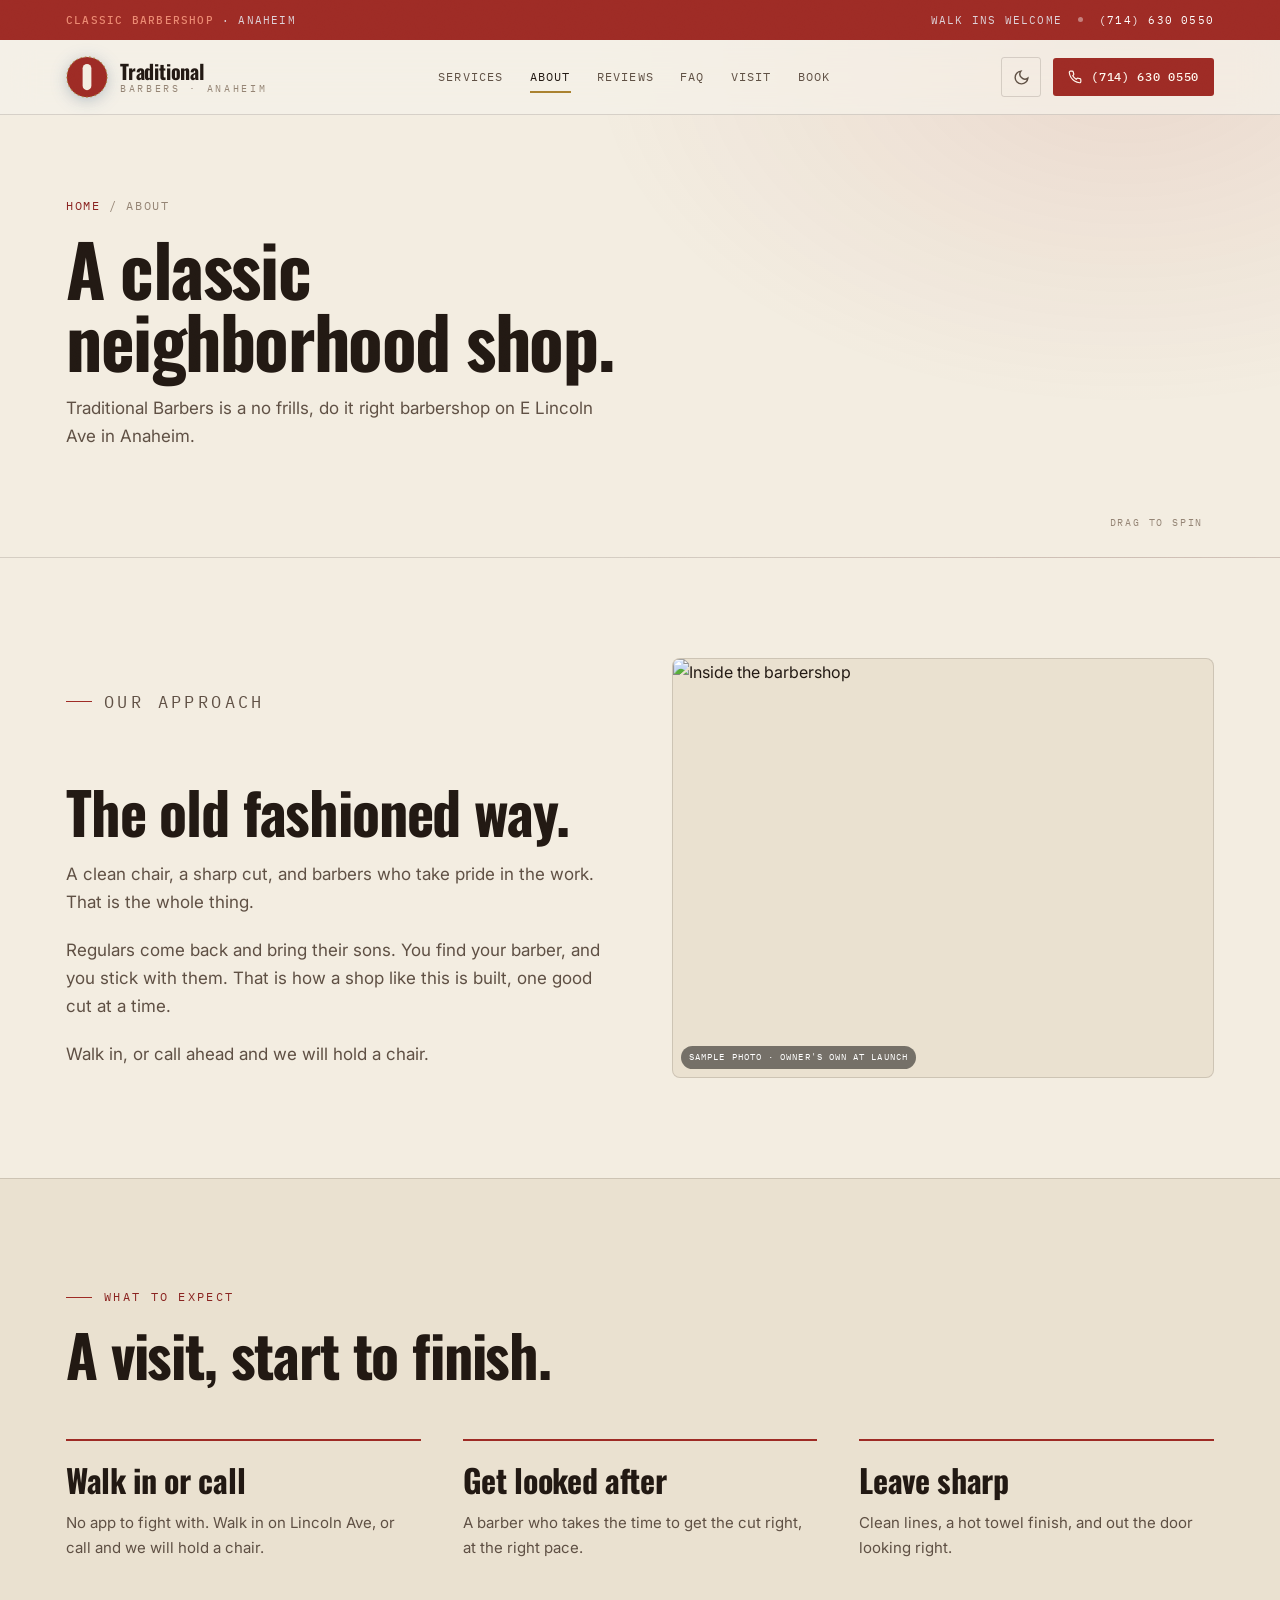
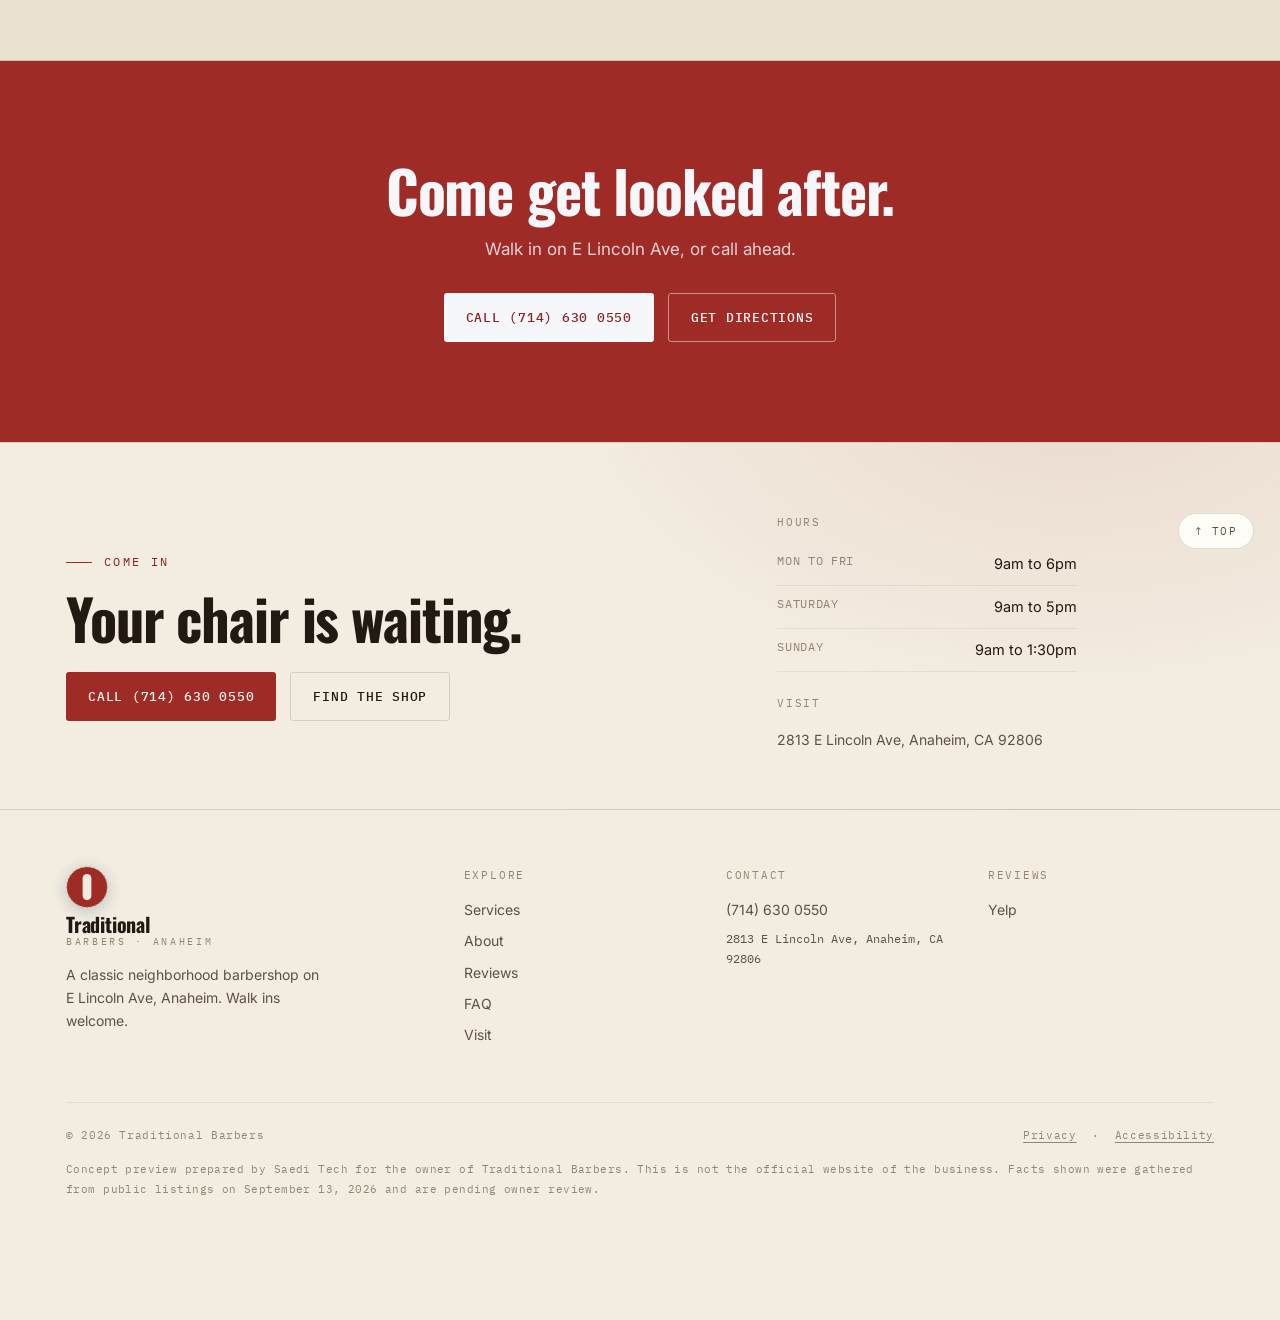
==== commit 785aa340: "Fix 3D hero loading, page reveal, spread 3D across page, unique heroes, correct photos Co-Authored-B" ====
--- a/about.html
+++ b/about.html
@@ -20,7 +20,7 @@
 <nav class="top" aria-label="Main">
   <div class="wrap navin">
     <a class="logo" href="index.html" aria-label="Traditional Barbers, home"><svg class="emblem" viewBox="0 0 48 48" aria-hidden="true"><circle cx="24" cy="24" r="23" fill="var(--indigo)"/><circle cx="24" cy="24" r="23" fill="none" stroke="var(--shu)" stroke-width="1.4" stroke-dasharray="2 3" opacity=".7"/><rect x="19" y="9" width="10" height="30" rx="5" fill="#f3ede1"/><path d="M19 15l10 5M19 22l10 5M19 29l10 5" stroke="var(--navy)" stroke-width="2.4"/></svg><span class="wm"><span class="n">Traditional</span><span class="s">Barbers · Anaheim</span></span></a>
-    <div class="navlinks"><a href="services.html">Services</a><a href="about.html" aria-current="page">About</a><a href="reviews.html">Reviews</a><a href="faq.html">FAQ</a><a href="visit.html">Visit</a></div>
+    <div class="navlinks"><a href="services.html">Services</a><a href="about.html" aria-current="page">About</a><a href="reviews.html">Reviews</a><a href="faq.html">FAQ</a><a href="visit.html">Visit</a><a href="index.html#book">Book</a></div>
     <div class="navright">
       <button class="tgl" id="themeTgl" aria-label="Switch between day and night theme" aria-pressed="false"><svg id="icMoon" viewBox="0 0 24 24" fill="none" stroke="currentColor" stroke-width="2" stroke-linecap="round"><path d="M21 12.8A9 9 0 1 1 11.2 3a7 7 0 0 0 9.8 9.8z"/></svg><svg id="icSun" viewBox="0 0 24 24" fill="none" stroke="currentColor" stroke-width="2" stroke-linecap="round" style="display:none"><circle cx="12" cy="12" r="4"/><path d="M12 2v2M12 20v2M4.9 4.9l1.4 1.4M17.7 17.7l1.4 1.4M2 12h2M20 12h2M4.9 19.1l1.4-1.4M17.7 6.3l1.4-1.4"/></svg></button>
       <a class="btn btn-fill btn-sm" href="tel:+17146300550"><svg width="14" height="14" viewBox="0 0 24 24" fill="none" stroke="currentColor" stroke-width="2" stroke-linecap="round" aria-hidden="true"><path d="M22 16.9v3a2 2 0 0 1-2.2 2 19.8 19.8 0 0 1-8.6-3 19.5 19.5 0 0 1-6-6 19.8 19.8 0 0 1-3-8.7A2 2 0 0 1 4.1 2h3a2 2 0 0 1 2 1.7c.13 1 .36 1.9.7 2.8a2 2 0 0 1-.45 2.1L8.1 9.9a16 16 0 0 0 6 6l1.3-1.3a2 2 0 0 1 2.1-.45c.9.34 1.8.57 2.8.7A2 2 0 0 1 22 16.9z"/></svg><span class="lbl">(714) 630 0550</span></a>
--- a/assets/site.css
+++ b/assets/site.css
@@ -74,8 +74,8 @@
 @media (max-width:940px){.navlinks{display:none}.burger{display:grid}}
 @media (max-width:560px){.logo .wm .s{display:none}.navright .btn span.lbl{display:none}}
 /* mobile menu */
-.mmenu{position:fixed;inset:0;z-index:150;background:var(--bg);transform:translateY(-100%);transition:transform .45s var(--ease);display:flex;flex-direction:column;padding:96px 26px 40px}
-.mmenu.open{transform:none}
+.mmenu{position:fixed;inset:0;z-index:150;background:var(--bg);transform:translateY(-100%);visibility:hidden;opacity:0;transition:transform .45s var(--ease),opacity .35s,visibility .35s;display:flex;flex-direction:column;padding:96px 26px 40px;overflow-y:auto}
+.mmenu.open{transform:none;visibility:visible;opacity:1}
 .mmenu a{font-family:'Oswald',sans-serif;font-weight:700;font-size:30px;text-decoration:none;color:var(--text);padding:16px 0;border-bottom:1px solid var(--line)}
 .mmenu a:hover{color:var(--indigo-tx)}
 .mclose{position:absolute;top:22px;right:22px;width:40px;height:40px;border:1px solid var(--line);border-radius:3px;background:transparent;color:var(--text);cursor:pointer;font-size:20px}
@@ -363,3 +363,43 @@
   .garage .g-step{font-size:22px}
   .garage .ghint{top:88px}
 }
+
+/* ---- 3D object showcase (shared objects3d.js) ---- */
+.show3d .o3grid{display:grid;grid-template-columns:repeat(3,1fr);gap:18px;margin-top:34px}
+.show3d .o3{margin:0;background:var(--card);border:1px solid var(--line);border-radius:18px;overflow:hidden;box-shadow:0 30px 60px -40px rgba(15,20,26,.5);position:relative}
+.show3d .o3 canvas.obj3d{display:block;width:100%;height:300px;cursor:grab;touch-action:none;background:radial-gradient(130% 120% at 50% 12%, color-mix(in srgb,var(--indigo) 12%, transparent), transparent 68%)}
+.show3d .o3 canvas.obj3d:active{cursor:grabbing}
+.show3d .o3 figcaption{display:flex;align-items:center;justify-content:space-between;padding:13px 17px;font-family:'IBM Plex Mono',monospace;font-size:12px;letter-spacing:.06em;text-transform:uppercase;border-top:1px solid var(--line);color:var(--text)}
+.show3d .o3 figcaption .drag{color:var(--faint);text-transform:none;letter-spacing:0;font-size:11px}
+@media(max-width:820px){.show3d .o3grid{grid-template-columns:1fr;gap:14px}.show3d .o3 canvas.obj3d{height:270px}}
+
+/* ---- distributed 3D moments (spread across page) ---- */
+.obj3dband{padding:66px 0;border-top:1px solid var(--line2)}
+.obj3dband .o3b{display:flex;gap:40px;align-items:center;flex-wrap:wrap}
+.obj3dband .o3b-art{flex:1 1 360px;background:radial-gradient(130% 120% at 50% 14%, color-mix(in srgb,var(--indigo) 13%, transparent), transparent 66%);border:1px solid var(--line);border-radius:22px;overflow:hidden;box-shadow:0 34px 70px -46px rgba(15,20,26,.5)}
+.obj3dband.alt .o3b-art{order:2}
+.obj3dband .o3b-copy{flex:1 1 320px}
+.obj3dband canvas.obj3d{display:block;width:100%;height:380px;cursor:grab;touch-action:none}
+.obj3dband canvas.obj3d:active{cursor:grabbing}
+.obj3dband .o3b-copy .kick{font-family:'IBM Plex Mono',monospace;font-size:12px;letter-spacing:.2em;text-transform:uppercase;color:var(--indigo-tx);margin-bottom:14px}
+.obj3dband .o3b-copy h2{font-size:clamp(26px,3.4vw,40px);letter-spacing:-.02em;line-height:1.04;margin-bottom:14px}
+.obj3dband .o3b-copy p{color:var(--muted);max-width:42ch;margin-bottom:16px}
+.obj3dband .o3b-copy .drag{display:inline-flex;align-items:center;gap:8px;font-family:'IBM Plex Mono',monospace;font-size:11.5px;letter-spacing:.06em;text-transform:uppercase;color:var(--faint);border:1px solid var(--line);border-radius:40px;padding:8px 14px}
+@media(max-width:820px){.obj3dband{padding:44px 0}.obj3dband .o3b-art{order:0!important;flex-basis:100%}.obj3dband canvas.obj3d{height:300px}}
+
+/* ---- booking ---- */
+.bookband{padding:78px 0;background:var(--card2);border-top:1px solid var(--line);border-bottom:1px solid var(--line)}
+.bookband .bookgrid{display:grid;grid-template-columns:1fr 1fr;gap:46px;align-items:start}
+.bookband .bookfacts{margin-top:22px;display:flex;flex-direction:column;gap:9px;color:var(--muted);font-size:14px}
+.bookband .bookfacts b{color:var(--text);font-weight:600}
+.bookform{background:var(--card);border:1px solid var(--line);border-radius:22px;padding:28px;display:flex;flex-direction:column;gap:15px;box-shadow:0 34px 70px -48px rgba(15,20,26,.45);position:relative}
+.bookform label{display:flex;flex-direction:column;gap:6px;font-size:12.5px;font-weight:600;letter-spacing:.02em;color:var(--text)}
+.bookform input,.bookform select{font:inherit;font-weight:400;padding:12px 14px;border:1px solid var(--line);border-radius:11px;background:var(--bg);color:var(--text)}
+.bookform input:focus,.bookform select:focus{outline:2px solid var(--indigo);outline-offset:1px}
+.bookform .hp{position:absolute;left:-9999px;width:1px;height:1px;overflow:hidden}
+.bookform button{margin-top:4px}
+.bookform .bookmini{font-size:12px;color:var(--faint);margin:0;text-align:center}
+.form-done{text-align:center;padding:26px 10px}
+.form-done .ok{width:54px;height:54px;border-radius:50%;background:var(--indigo);color:var(--btn-tx);display:grid;place-items:center;font-size:27px;margin:0 auto 14px}
+.form-done h3{margin-bottom:8px}.form-done p{color:var(--muted);font-size:14px}
+@media(max-width:820px){.bookband .bookgrid{grid-template-columns:1fr;gap:28px}}
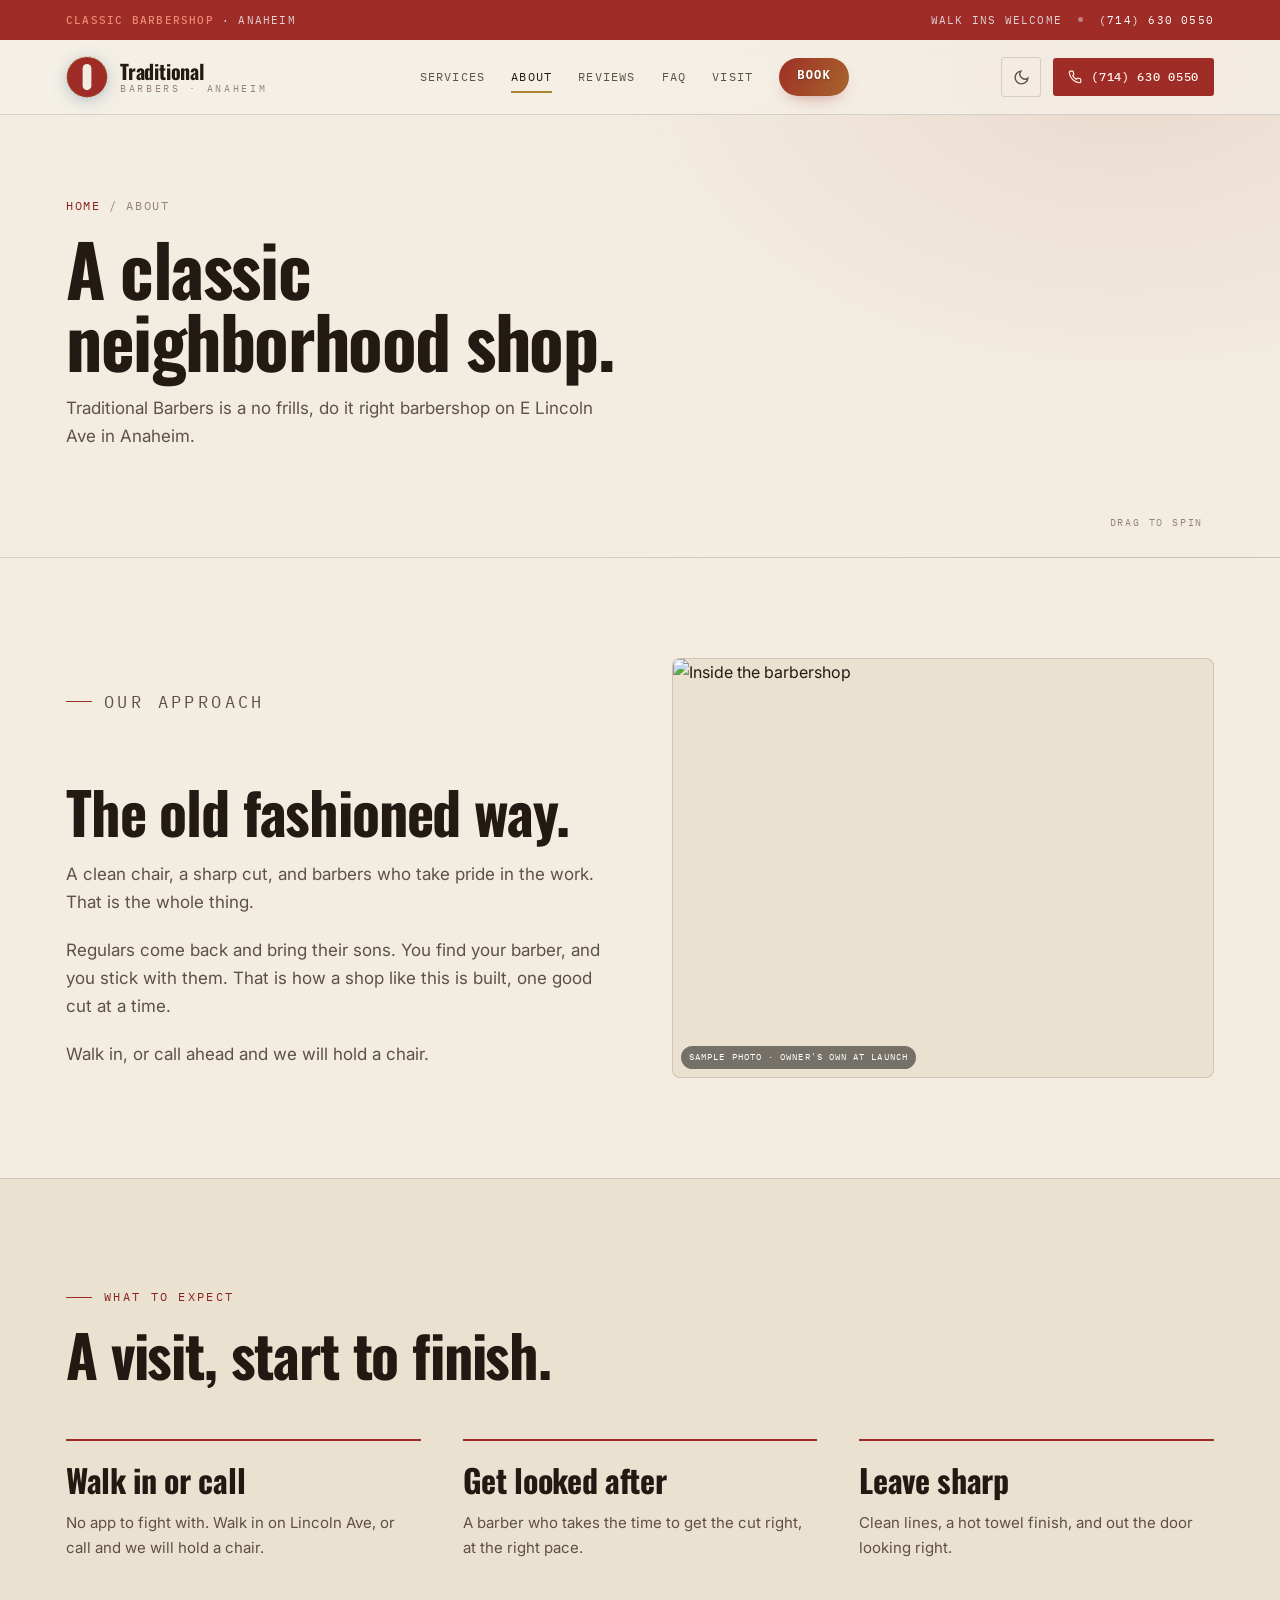
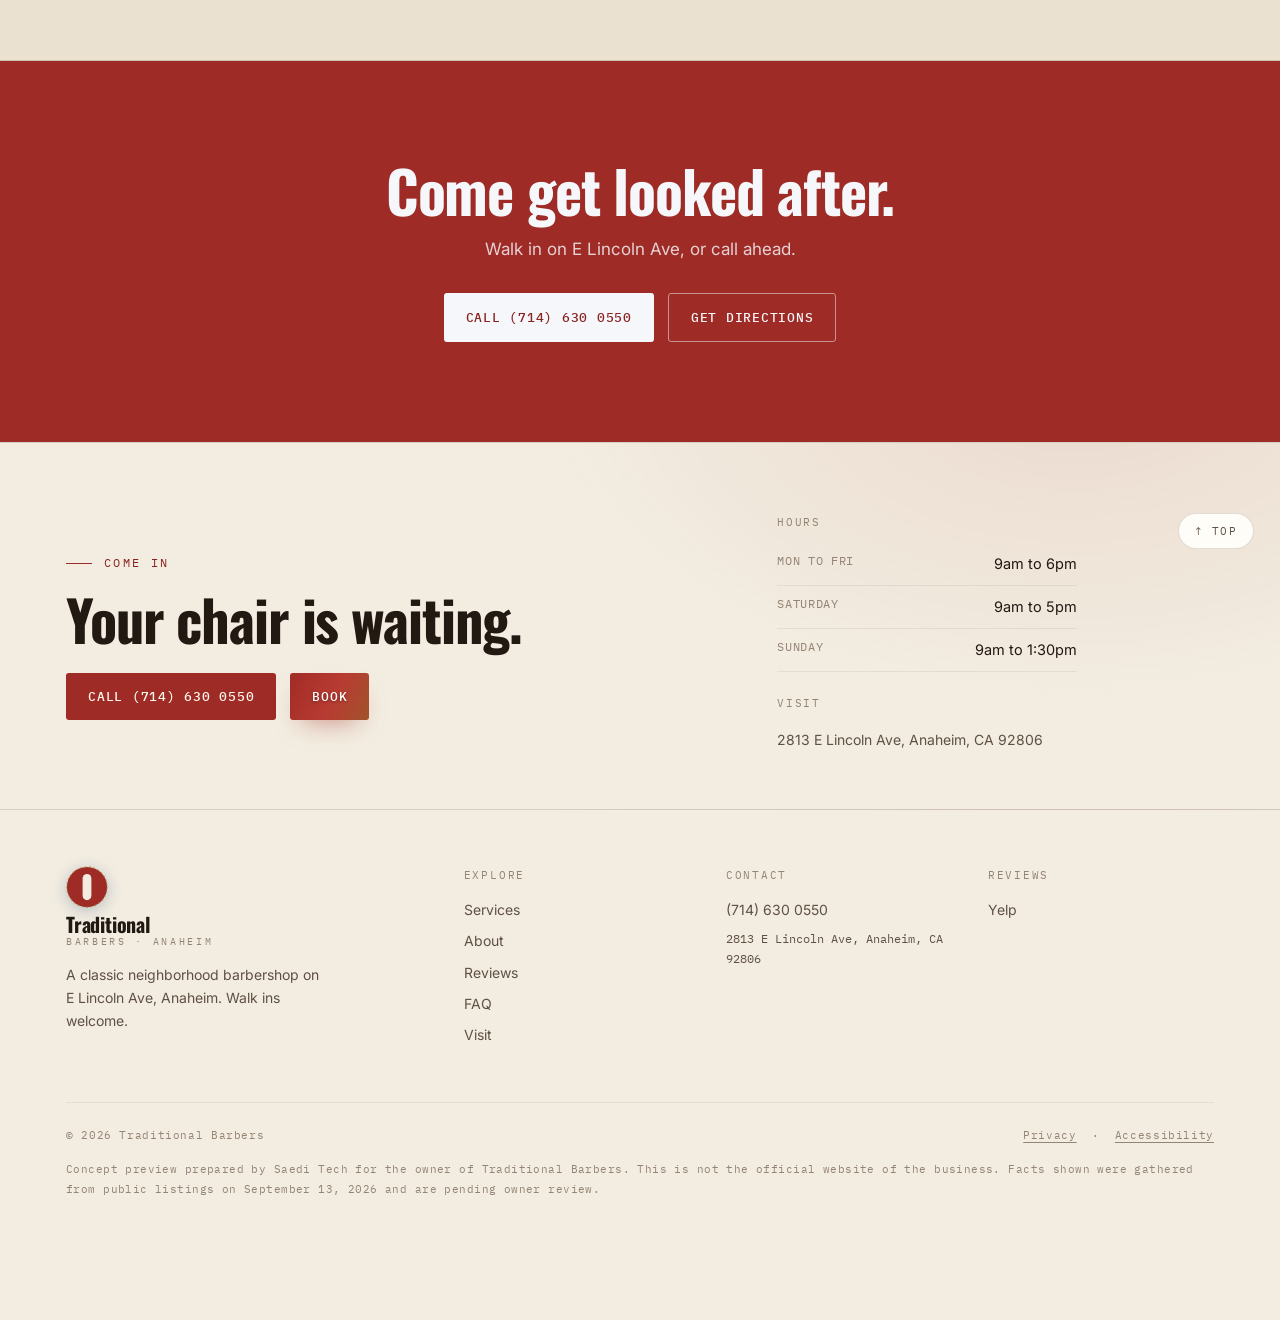
==== commit e150ca60: "Fix 3D hero loading, page reveal, spread 3D across page, unique heroes, correct photos Co-Authored-B" ====
--- a/about.html
+++ b/about.html
@@ -40,10 +40,10 @@
 </div></section>
 <section class="band"><div class="wrap"><p class="kick up">What to expect</p><h2 class="up">A visit, start to finish.</h2><div class="whygrid"><div class="why up"><div class="big">Walk in or call</div><p>No app to fight with. Walk in on Lincoln Ave, or call and we will hold a chair.</p></div><div class="why up"><div class="big">Get looked after</div><p>A barber who takes the time to get the cut right, at the right pace.</p></div><div class="why up"><div class="big">Leave sharp</div><p>Clean lines, a hot towel finish, and out the door looking right.</p></div></div></div></section>
 <section class="ctaband"><div class="wrap"><h2 class="up">Come get looked after.</h2><p class="up">Walk in on E Lincoln Ave, or call ahead.</p><div class="cta up"><a class="btn btn-fill" href="tel:+17146300550">Call (714) 630 0550</a><a class="btn btn-line" href="visit.html">Get directions</a></div></div></section>
-</main><script type="module" src="assets/subhero3d.js"></script><footer>
+</main><script type="module" src="assets/subhero3d.js?v=3"></script><footer>
   <button class="backtop" id="backtop" aria-label="Back to top">↑ Top</button>
   <div class="foot-hero"><div class="wrap"><div class="foot-top">
-    <div class="foot-cta"><p class="kick">Come in</p><h2>Your chair is waiting.</h2><div class="cta"><a class="btn btn-fill" href="tel:+17146300550">Call (714) 630 0550</a><a class="btn btn-line" href="visit.html">Find the shop</a></div></div>
+    <div class="foot-cta"><p class="kick">Come in</p><h2>Your chair is waiting.</h2><div class="cta"><a class="btn btn-fill" href="tel:+17146300550">Call (714) 630 0550</a><a class="btn btn-book" href="index.html#book">Book</a></div></div>
     <div class="foot-hours"><p class="ft">Hours</p><div class="hrow"><span>Mon to Fri</span><span>9am to 6pm</span></div><div class="hrow"><span>Saturday</span><span>9am to 5pm</span></div><div class="hrow"><span>Sunday</span><span>9am to 1:30pm</span></div><p class="ft" style="margin-top:22px">Visit</p><p class="addr">2813 E Lincoln Ave, Anaheim, CA 92806</p></div>
   </div></div></div>
   <div class="wrap foot-main">
--- a/assets/site.css
+++ b/assets/site.css
@@ -84,7 +84,7 @@
 header.hero{position:relative;min-height:100svh;overflow:hidden}
 .sticky{position:relative;min-height:100svh;overflow:hidden;display:flex;align-items:center;padding:90px 0 44px}
 /* scroll-driven exploded 3D hero */
-header.hero.scroll3d{height:340vh;min-height:0}
+header.hero.scroll3d{height:340vh;min-height:0;overflow:visible}
 header.hero.scroll3d .sticky{position:sticky;top:0;height:100svh;min-height:0;padding:0}
 .callouts{position:absolute;z-index:2;top:50%;left:26px;transform:translateY(-50%);max-width:360px;opacity:0;pointer-events:none;will-change:opacity}
 .callouts h3{font-family:'Oswald',sans-serif;font-weight:800;font-size:clamp(26px,3.2vw,40px);letter-spacing:-.02em;line-height:1.02;margin-bottom:18px}
@@ -403,3 +403,23 @@
 .form-done .ok{width:54px;height:54px;border-radius:50%;background:var(--indigo);color:var(--btn-tx);display:grid;place-items:center;font-size:27px;margin:0 auto 14px}
 .form-done h3{margin-bottom:8px}.form-done p{color:var(--muted);font-size:14px}
 @media(max-width:820px){.bookband .bookgrid{grid-template-columns:1fr;gap:28px}}
+
+/* ---- vibrant booking button (mix of both brand colors) ---- */
+.btn-book{background:linear-gradient(115deg,var(--indigo) 0%,var(--indigo-2) 40%,var(--shu-tx) 100%);color:#fff;border:none;background-size:150% 150%;background-position:0% 50%;text-shadow:0 1px 3px rgba(0,0,0,.38);box-shadow:0 12px 26px -12px color-mix(in srgb,var(--indigo) 55%,transparent);transition:background-position .55s var(--ease),transform .2s,box-shadow .3s,filter .3s}
+.btn-book:hover{background-position:100% 50%;transform:translateY(-1px);box-shadow:0 18px 32px -12px color-mix(in srgb,var(--indigo) 62%,transparent)}
+.btn-book:active{transform:translateY(0)}
+.navlinks a[href$="#book"],.navlinks a[href$="#book"]:hover{color:var(--shu-tx);font-weight:600}
+
+/* ---- hero overlap fix: reserve header space + fit tall headlines (desktop) ---- */
+@media (min-width:941px){
+  header.hero.scroll3d .sticky{padding:126px 0 64px !important;align-items:center}
+  header.hero.scroll3d h1{font-size:clamp(44px,5.6vw,74px)}
+  .callouts{top:calc(50% + 30px)}
+}
+
+/* ---- prominent animated Book pill in header nav ---- */
+.navlinks a[href$="#book"]{background:linear-gradient(115deg,var(--indigo),var(--shu));color:#fff !important;padding:9px 18px;border-radius:40px;text-shadow:0 1px 2px rgba(0,0,0,.3);box-shadow:0 8px 18px -9px color-mix(in srgb,var(--indigo) 55%,transparent);background-size:160% 160%;background-position:0% 50%;transition:background-position .55s var(--ease),transform .2s,box-shadow .3s}
+.navlinks a[href$="#book"]:hover{background-position:100% 50%;transform:translateY(-1px);box-shadow:0 12px 22px -9px color-mix(in srgb,var(--indigo) 62%,transparent)}
+.navlinks a[href$="#book"]::after{display:none !important}
+/* ---- footer reveal + CTA polish ---- */
+.foot-hero .foot-cta h2{transition:transform .7s var(--ease),opacity .7s var(--ease)}
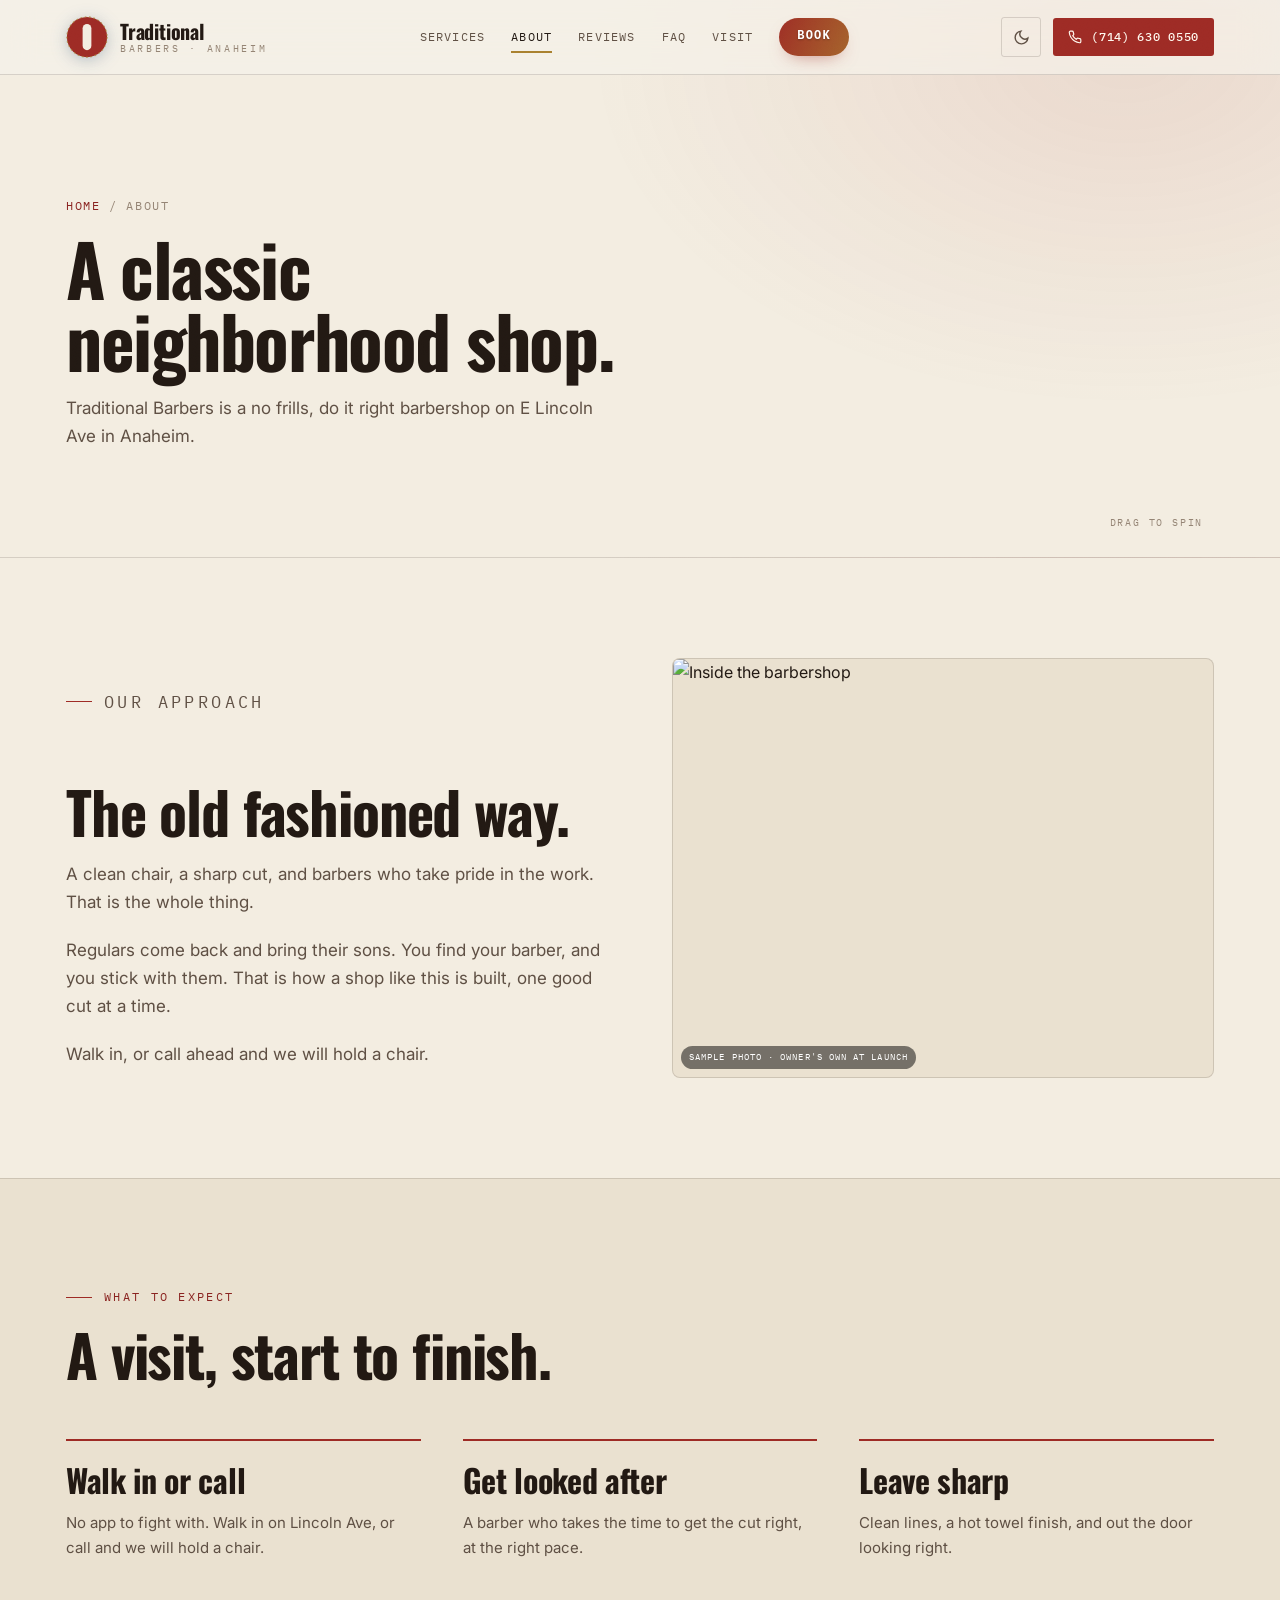
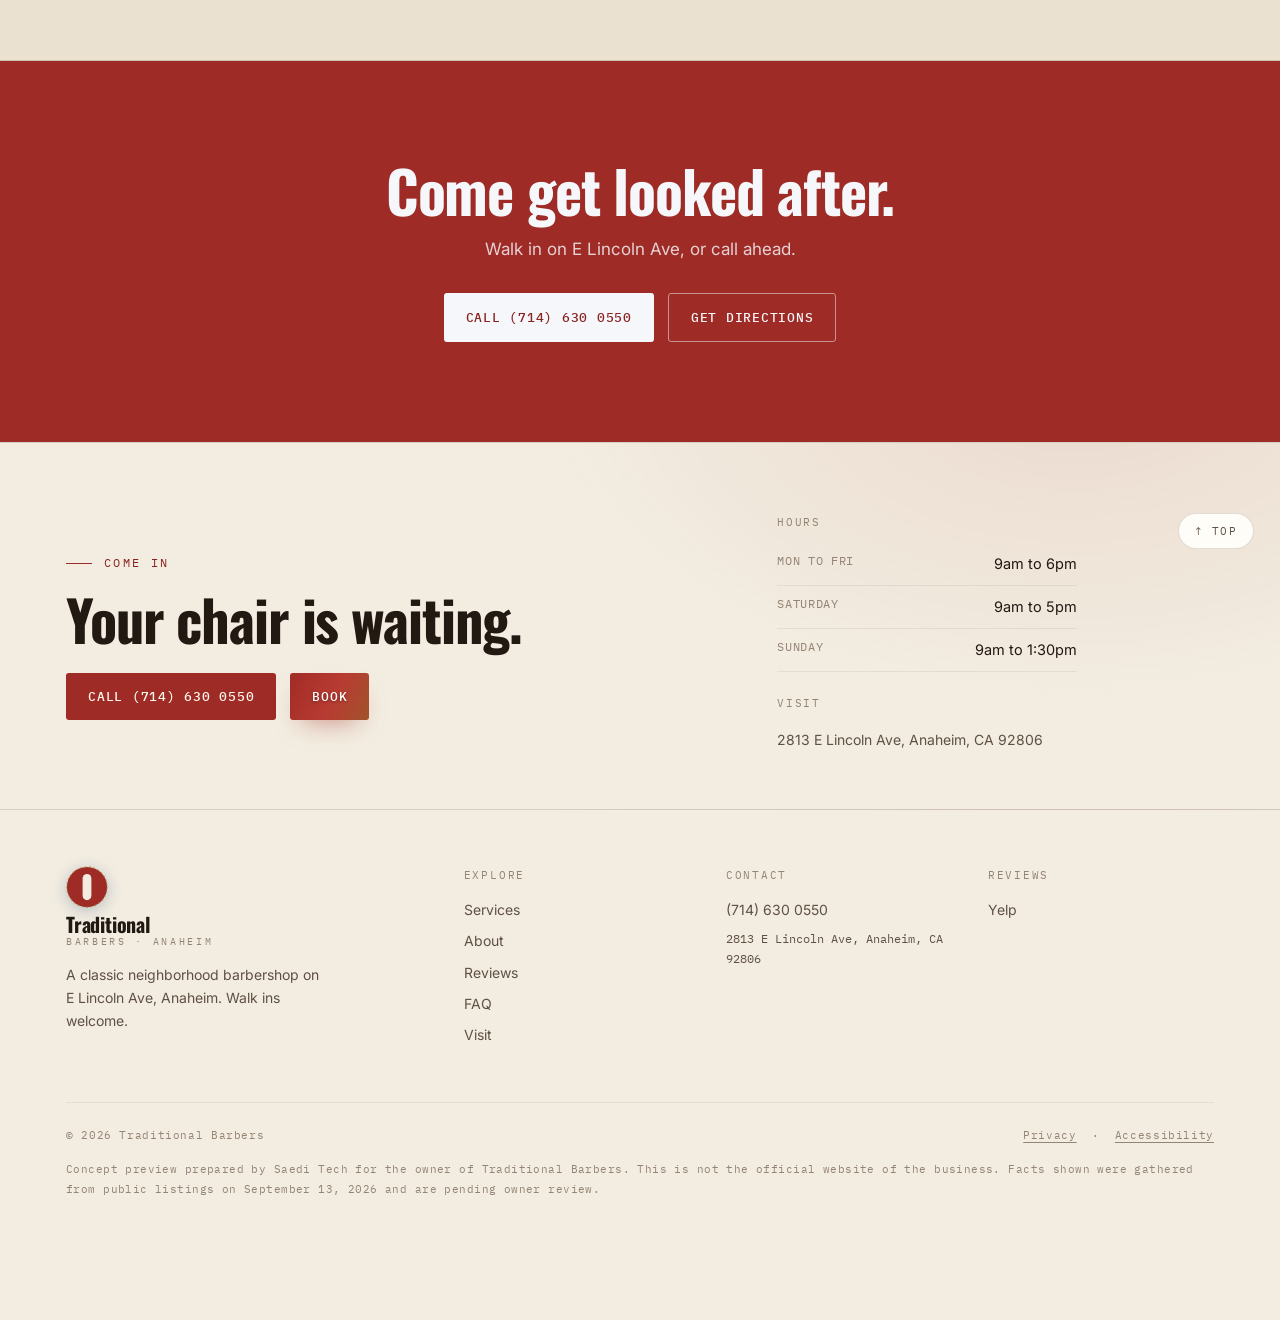
==== commit ac903bf3: "Fix 3D hero loading, page reveal, spread 3D across page, unique heroes, correct photos Co-Authored-B" ====
--- a/about.html
+++ b/about.html
@@ -16,7 +16,7 @@
 </head>
 <body>
 <a class="skip" href="#main">Skip to content</a>
-<header class="sitehead" id="sitehead"><div class="topbar"><div class="wrap tbin"><span class="tb-l"><b>Classic barbershop</b> · Anaheim</span><span class="tb-r"><span>Walk ins welcome</span><span class="dot2"></span><a href="tel:+17146300550">(714) 630 0550</a></span></div></div>
+<header class="sitehead" id="sitehead">
 <nav class="top" aria-label="Main">
   <div class="wrap navin">
     <a class="logo" href="index.html" aria-label="Traditional Barbers, home"><svg class="emblem" viewBox="0 0 48 48" aria-hidden="true"><circle cx="24" cy="24" r="23" fill="var(--indigo)"/><circle cx="24" cy="24" r="23" fill="none" stroke="var(--shu)" stroke-width="1.4" stroke-dasharray="2 3" opacity=".7"/><rect x="19" y="9" width="10" height="30" rx="5" fill="#f3ede1"/><path d="M19 15l10 5M19 22l10 5M19 29l10 5" stroke="var(--navy)" stroke-width="2.4"/></svg><span class="wm"><span class="n">Traditional</span><span class="s">Barbers · Anaheim</span></span></a>
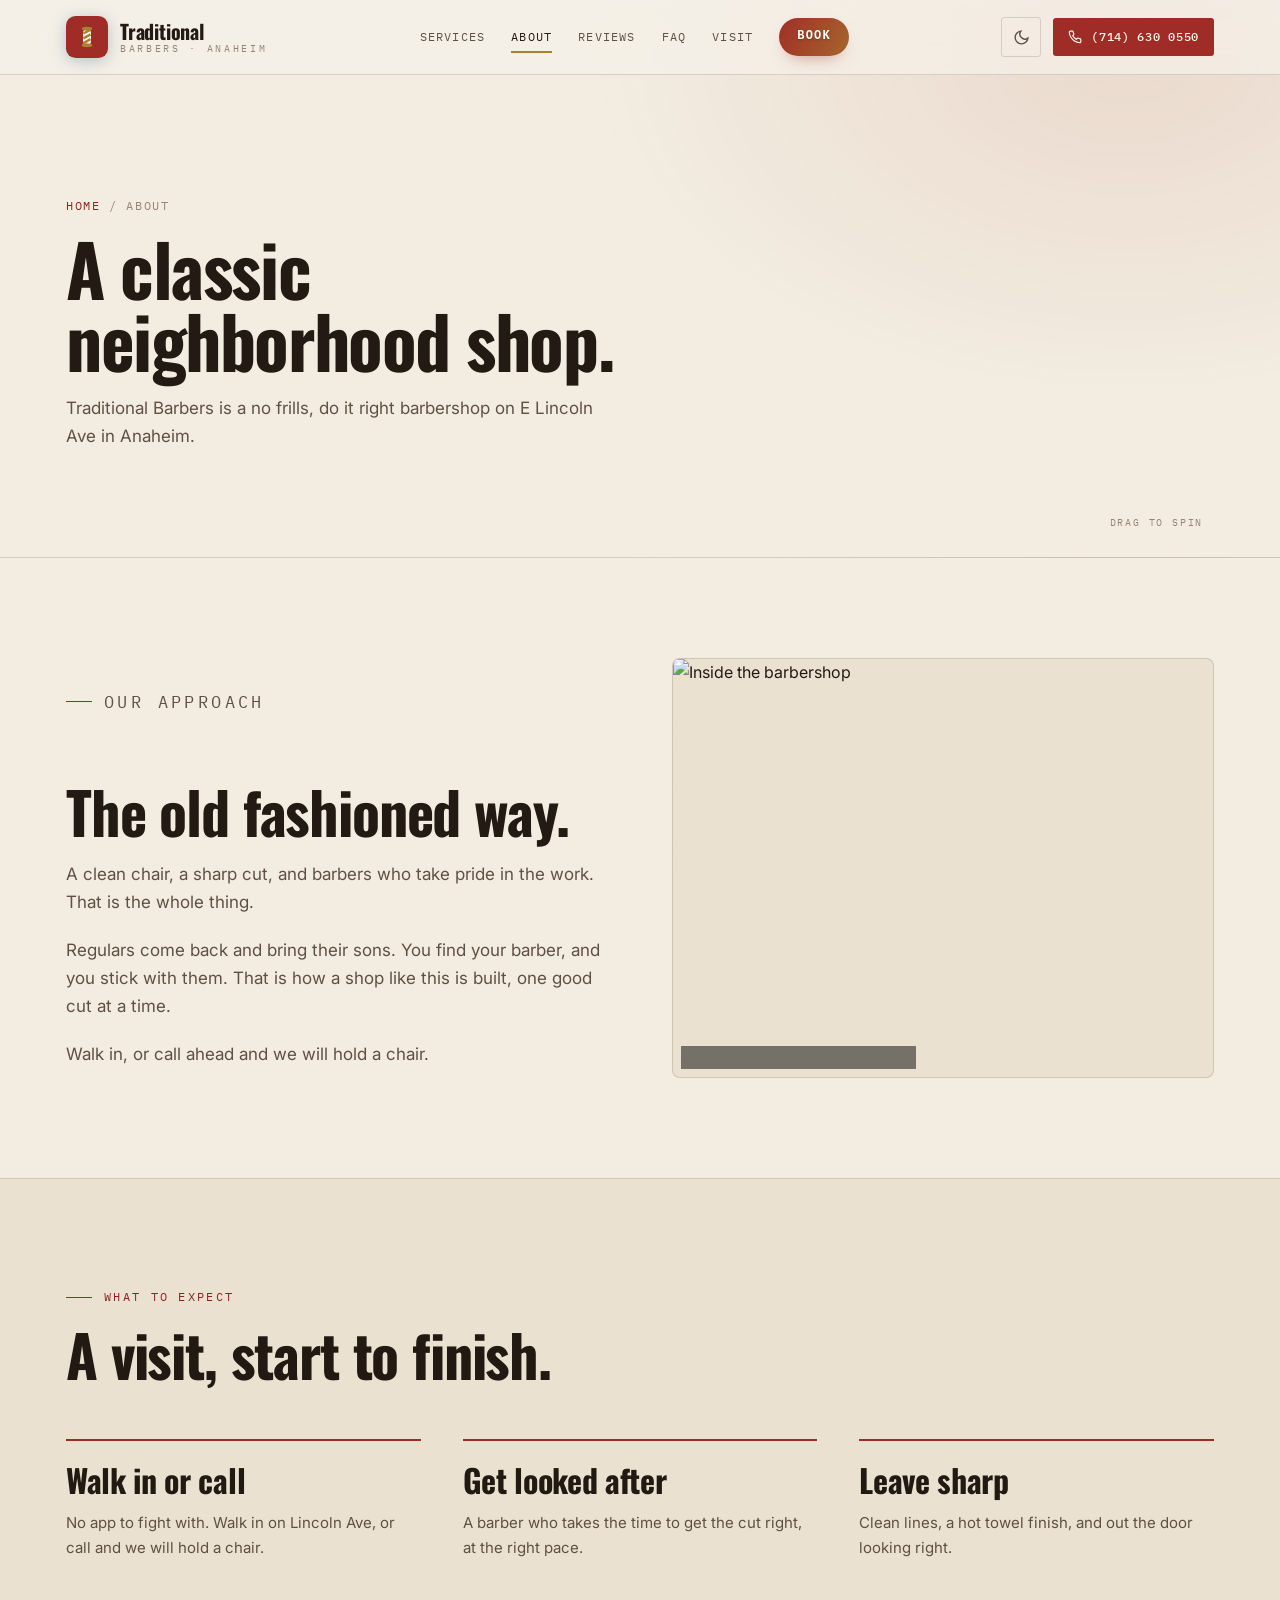
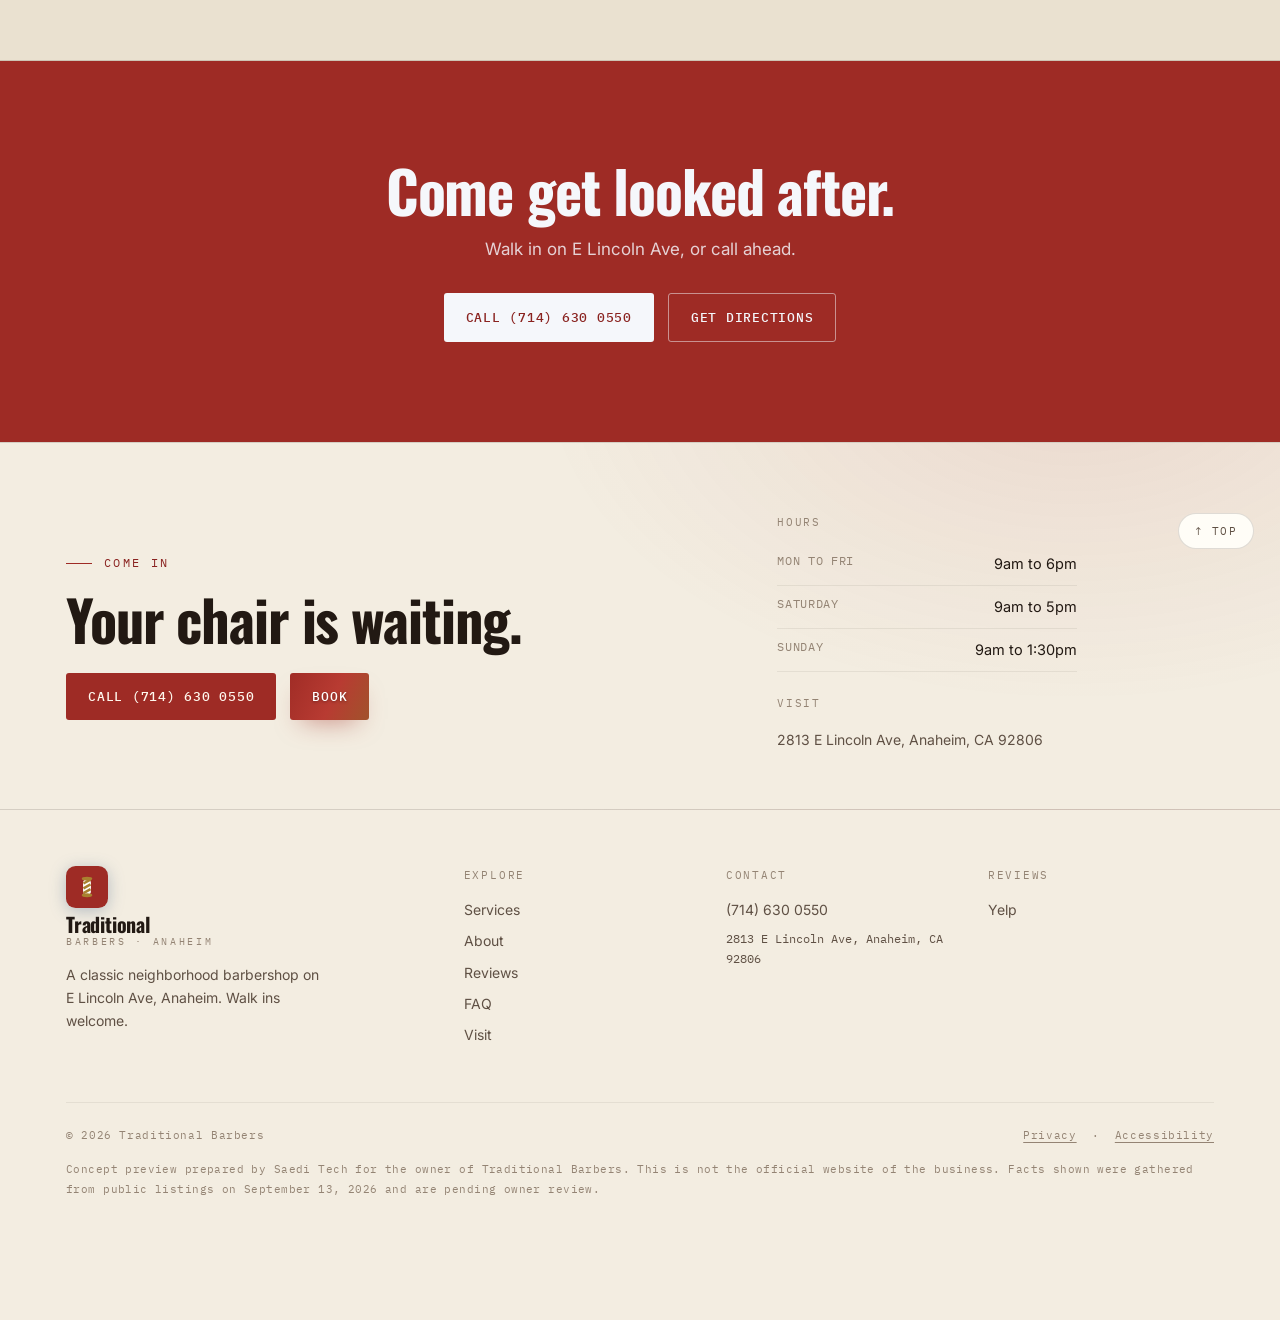
==== commit 27da3a8a: "Add bespoke business logo (header, footer, favicon)" ====
--- a/about.html
+++ b/about.html
@@ -7,7 +7,7 @@
 <title>About · Traditional Barbers</title>
 <meta name="description" content="About Traditional Barbers, a classic neighborhood barbershop in Anaheim. Walk ins welcome." />
 <meta property="og:title" content="About · Traditional Barbers" /><meta property="og:type" content="website" />
-<link rel="icon" href="data:image/svg+xml,%3Csvg xmlns='http://www.w3.org/2000/svg' viewBox='0 0 32 32'%3E%3Ccircle cx='16' cy='16' r='15' fill='%239e2b25'/%3E%3Crect x='13' y='6' width='6' height='20' rx='3' fill='%23f3ede1'/%3E%3Cpath d='M13 9l6 4M13 15l6 4M13 21l6 4' stroke='%23a9812f' stroke-width='2'/%3E%3C/svg%3E">
+<link rel="icon" href="data:image/svg+xml,%3Csvg xmlns='http://www.w3.org/2000/svg' viewBox='0 0 48 48'%3E%3Crect width='48' height='48' rx='11' fill='%239e2b25'/%3E%3Crect x='19.5' y='15' width='9' height='18' rx='4.5' fill='%23fff'/%3E%3Cg stroke='%23a9812f' stroke-width='2.8' stroke-linecap='butt'%3E%3Cpath d='M20 31 28 26.5'/%3E%3Cpath d='M20 25.5 28 21'/%3E%3Cpath d='M20 20 28 15.5'/%3E%3C/g%3E%3Cellipse cx='24' cy='14.6' rx='6' ry='2.2' fill='%23a9812f'/%3E%3Cellipse cx='24' cy='33.4' rx='6' ry='2.2' fill='%23a9812f'/%3E%3C/svg%3E">
 <link rel="preconnect" href="https://fonts.googleapis.com"><link rel="preconnect" href="https://fonts.gstatic.com" crossorigin>
 <link href="https://fonts.googleapis.com/css2?family=Oswald:wght@500;600;700&family=Inter:wght@400;500;600&family=IBM+Plex+Mono:wght@400;500&display=swap" rel="stylesheet">
 <link rel="stylesheet" href="assets/site.css">
@@ -19,7 +19,7 @@
 <header class="sitehead" id="sitehead">
 <nav class="top" aria-label="Main">
   <div class="wrap navin">
-    <a class="logo" href="index.html" aria-label="Traditional Barbers, home"><svg class="emblem" viewBox="0 0 48 48" aria-hidden="true"><circle cx="24" cy="24" r="23" fill="var(--indigo)"/><circle cx="24" cy="24" r="23" fill="none" stroke="var(--shu)" stroke-width="1.4" stroke-dasharray="2 3" opacity=".7"/><rect x="19" y="9" width="10" height="30" rx="5" fill="#f3ede1"/><path d="M19 15l10 5M19 22l10 5M19 29l10 5" stroke="var(--navy)" stroke-width="2.4"/></svg><span class="wm"><span class="n">Traditional</span><span class="s">Barbers · Anaheim</span></span></a>
+    <a class="logo" href="index.html" aria-label="Traditional Barbers, home"><svg class="emblem" viewBox="0 0 48 48" aria-hidden="true"><rect width="48" height="48" rx="11" fill="var(--indigo)"/><rect x='19.5' y='15' width='9' height='18' rx='4.5' fill='#fff'/><g stroke='var(--shu)' stroke-width='2.8' stroke-linecap='butt'><path d='M20 31 28 26.5'/><path d='M20 25.5 28 21'/><path d='M20 20 28 15.5'/></g><ellipse cx='24' cy='14.6' rx='6' ry='2.2' fill='var(--shu)'/><ellipse cx='24' cy='33.4' rx='6' ry='2.2' fill='var(--shu)'/></svg><span class="wm"><span class="n">Traditional</span><span class="s">Barbers · Anaheim</span></span></a>
     <div class="navlinks"><a href="services.html">Services</a><a href="about.html" aria-current="page">About</a><a href="reviews.html">Reviews</a><a href="faq.html">FAQ</a><a href="visit.html">Visit</a><a href="index.html#book">Book</a></div>
     <div class="navright">
       <button class="tgl" id="themeTgl" aria-label="Switch between day and night theme" aria-pressed="false"><svg id="icMoon" viewBox="0 0 24 24" fill="none" stroke="currentColor" stroke-width="2" stroke-linecap="round"><path d="M21 12.8A9 9 0 1 1 11.2 3a7 7 0 0 0 9.8 9.8z"/></svg><svg id="icSun" viewBox="0 0 24 24" fill="none" stroke="currentColor" stroke-width="2" stroke-linecap="round" style="display:none"><circle cx="12" cy="12" r="4"/><path d="M12 2v2M12 20v2M4.9 4.9l1.4 1.4M17.7 17.7l1.4 1.4M2 12h2M20 12h2M4.9 19.1l1.4-1.4M17.7 6.3l1.4-1.4"/></svg></button>
@@ -48,7 +48,7 @@
   </div></div></div>
   <div class="wrap foot-main">
     <div class="fgrid">
-      <div class="fbrand"><a class="logo" href="index.html" aria-label="Traditional Barbers, home"><svg class="emblem" viewBox="0 0 48 48" aria-hidden="true"><circle cx="24" cy="24" r="23" fill="var(--indigo)"/><circle cx="24" cy="24" r="23" fill="none" stroke="var(--shu)" stroke-width="1.4" stroke-dasharray="2 3" opacity=".7"/><rect x="19" y="9" width="10" height="30" rx="5" fill="#f3ede1"/><path d="M19 15l10 5M19 22l10 5M19 29l10 5" stroke="var(--navy)" stroke-width="2.4"/></svg><span class="wm"><span class="n">Traditional</span><span class="s">Barbers · Anaheim</span></span></a><p>A classic neighborhood barbershop on E Lincoln Ave, Anaheim. Walk ins welcome.</p></div>
+      <div class="fbrand"><a class="logo" href="index.html" aria-label="Traditional Barbers, home"><svg class="emblem" viewBox="0 0 48 48" aria-hidden="true"><rect width="48" height="48" rx="11" fill="var(--indigo)"/><rect x='19.5' y='15' width='9' height='18' rx='4.5' fill='#fff'/><g stroke='var(--shu)' stroke-width='2.8' stroke-linecap='butt'><path d='M20 31 28 26.5'/><path d='M20 25.5 28 21'/><path d='M20 20 28 15.5'/></g><ellipse cx='24' cy='14.6' rx='6' ry='2.2' fill='var(--shu)'/><ellipse cx='24' cy='33.4' rx='6' ry='2.2' fill='var(--shu)'/></svg><span class="wm"><span class="n">Traditional</span><span class="s">Barbers · Anaheim</span></span></a><p>A classic neighborhood barbershop on E Lincoln Ave, Anaheim. Walk ins welcome.</p></div>
       <div class="fcol"><p class="ft">Explore</p><a href="services.html">Services</a><a href="about.html">About</a><a href="reviews.html">Reviews</a><a href="faq.html">FAQ</a><a href="visit.html">Visit</a></div>
       <div class="fcol"><p class="ft">Contact</p><a href="tel:+17146300550">(714) 630 0550</a><p class="mono" style="font-size:12px">2813 E Lincoln Ave, Anaheim, CA 92806</p></div>
       <div class="fcol"><p class="ft">Reviews</p><a href="https://www.yelp.com/biz/traditional-barbers-anaheim" target="_blank" rel="noopener">Yelp</a></div>
--- a/assets/site.css
+++ b/assets/site.css
@@ -423,3 +423,9 @@
 .navlinks a[href$="#book"]::after{display:none !important}
 /* ---- footer reveal + CTA polish ---- */
 .foot-hero .foot-cta h2{transition:transform .7s var(--ease),opacity .7s var(--ease)}
+
+/* ---- 3D moments: object only, no marketing copy (beauty) ---- */
+.obj3dband{padding:52px 0}
+.obj3dband .o3b.o3b-solo{flex-direction:column;align-items:center;gap:14px}
+.obj3dband .o3b-solo .o3b-art{flex:0 1 auto;width:100%;max-width:600px}
+.obj3dband .o3b-solo .o3b-hint{font-family:'IBM Plex Mono',monospace;font-size:11px;letter-spacing:.16em;text-transform:uppercase;color:var(--faint)}
